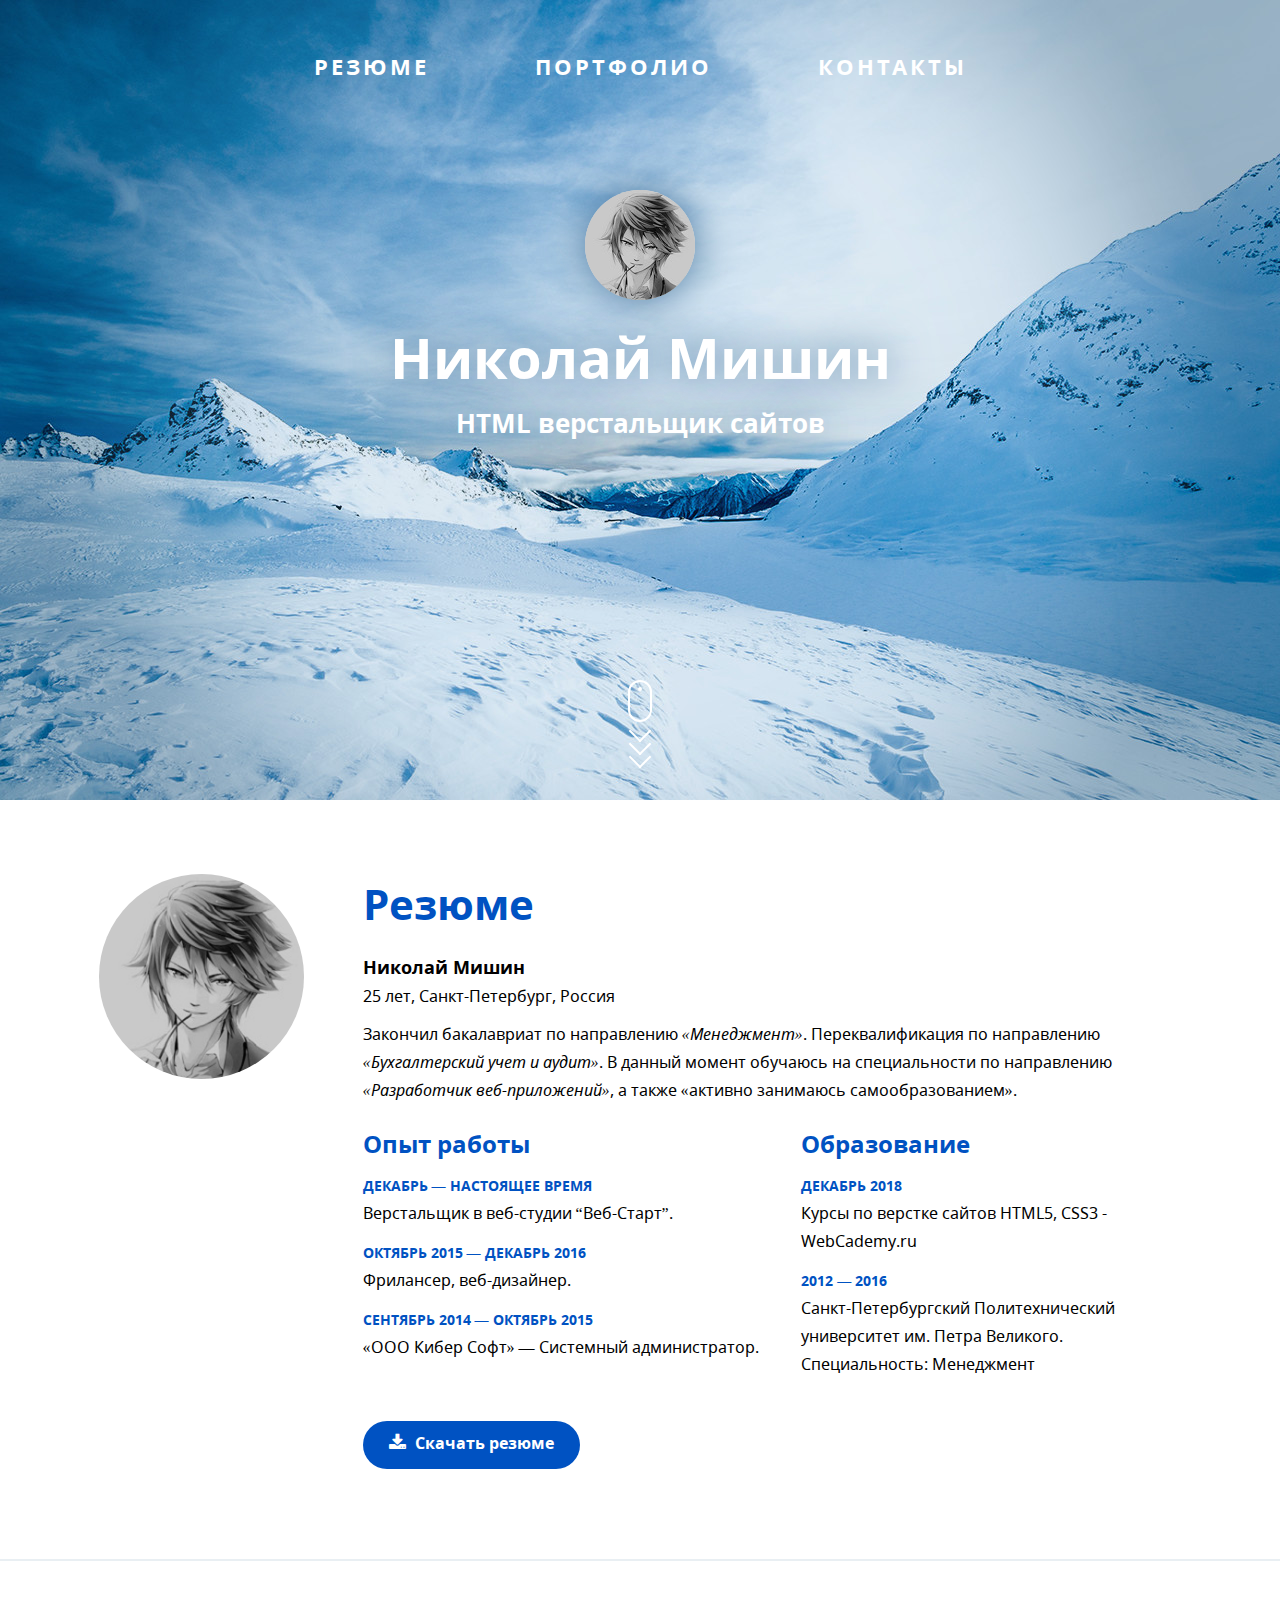
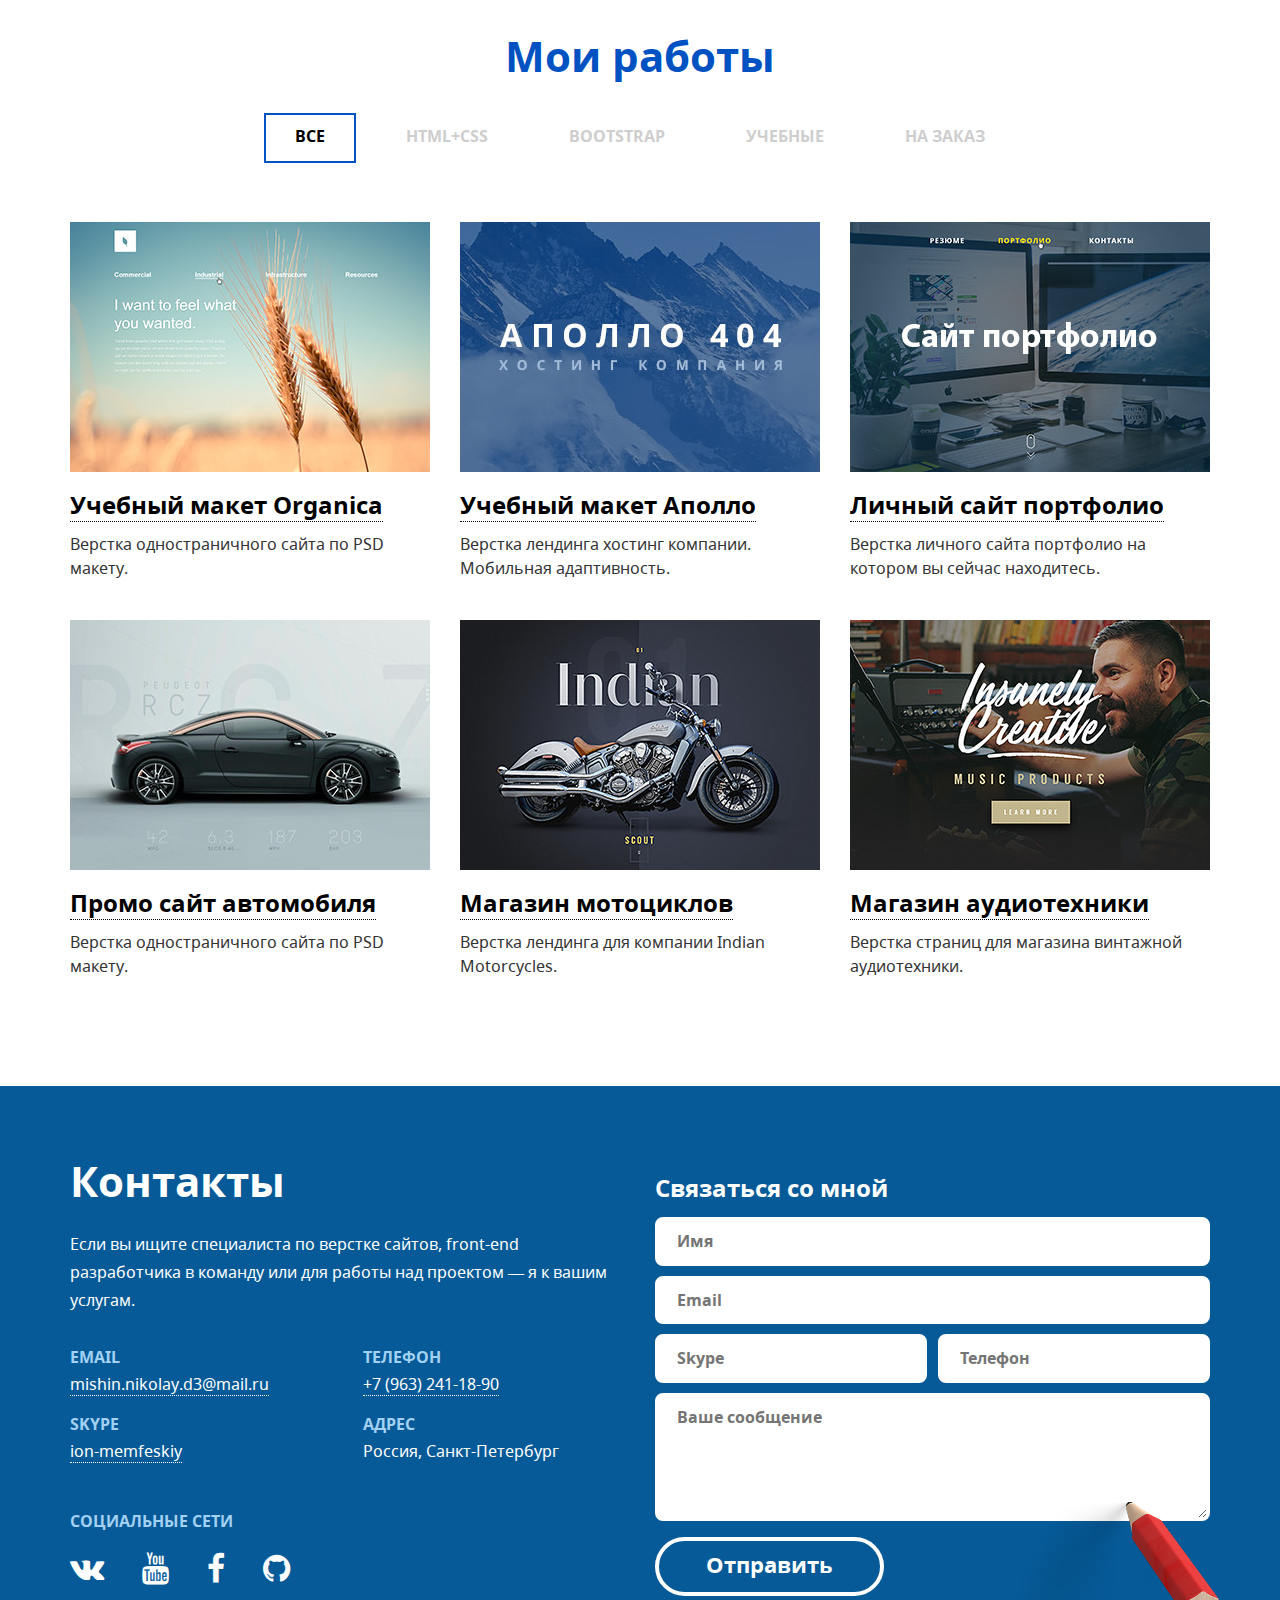
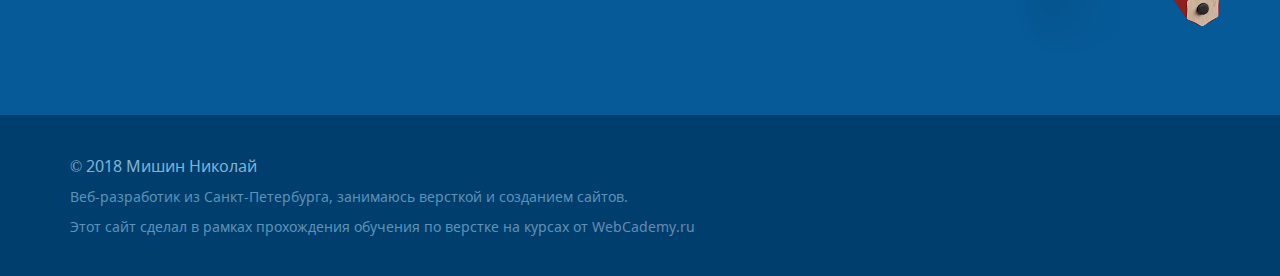
==== index.html @ 97cd01a9 "Create repo" ====
<!DOCTYPE html>

<html lang="ru">
	<head>
		<meta charset="UTF-8">
		<meta http-equiv="X-UA-Compatible" content="IE=edge" />
		<meta name="viewport" content="width=device-width, initial-scale=1.0" />

		<!-- Titles -->
		<title>Персональный сайт портфолио - Николай Мишин</title>

		<meta name="keywords" content="Ключевые слова...">
		<meta name="description" content="Описание страницы...">

		<!-- Fonts -->
		<link rel="stylesheet" type="text/css" href="fonts/noto-webfont/noto.css">
		<link rel="stylesheet" type="text/css" href="fonts/font-awesome/css/font-awesome.min.css">

		<!-- Vendor Styles -->
		<link rel="stylesheet" href="libs/bootstrap/css/bootstrap.min.css">
		<link rel="stylesheet" href="libs/fancybox/jquery.fancybox.css">

		<!-- User Styles -->
		<link rel="stylesheet" href="_.build/main.min.css">

		<!-- FavIcons -->
		<link rel="shortcut icon" href="img/favicons/favicon-48x48.ico"  type="image/x-icon" />
		<link rel="apple-touch-icon" href="img/favicons/apple-touch-icon.png">
		
		<!-- HTML5 shim and Respond.js for IE8 support of HTML5 elements and media queries -->
		<!-- WARNING: Respond.js doesn't work if you view the page via file:// -->
		<!--[if lt IE 9]>
			<script src="https://oss.maxcdn.com/html5shiv/3.7.3/html5shiv.min.js"></script>
			<script src="https://oss.maxcdn.com/respond/1.4.2/respond.min.js"></script>
		<![endif]-->
	</head>

	<body>
		<!--[if lt IE 8]>
			<p class="browserupgrade">Вы используете <strong>устаревшую</strong> версию браузера. Пожалуйста <a href="http://browsehappy.com/">обновите свой браузер</a>.</p>
		<![endif]-->

		<!-- Здесь пишем код -->

		<!-- Шапка -->
		<div class="header">
			<div class="header__inner">
				<nav class="navigation">
					<!-- Navigation icon -->
					<!-- <div class="navigation__toggle navigation__toggle--fixed">
						<i class="fa fa-bars" aria-hidden="true"></i>
					</div> -->
					<button id="navigation__button" class="cmn-toggle-switch cmn-toggle-switch__htx navigation__toggle--fixed">
						<span>toggle menu</span>
					</button>
					<!-- // Navigation icon -->

					<ul class="navigation__list">
						<li><a href="#resume">Резюме</a></li>
						<li><a href="#portfolio">Портфолио</a></li>
						<li><a href="#contacts">Контакты</a></li>			
					</ul>
				</nav>

				<div class="header__centered-content">
					<div class="user-photo user-photo--shadow">
						<img src="usercontent/img/profile-avatar-small.jpg" alt="Николай Мишин">
					</div>

					<h1 class="header__title">Николай Мишин</h1>
					<h2 class="header__subtitle">HTML верстальщик сайтов</h2>
				</div>

				<a id="mouse_scroll" class="mouse_scroll" href="#resume">
					<div class="mouse">
						<div class="wheel"></div>
					</div>

					<div>
						<span class="m_scroll_arrows unu"></span>
						<span class="m_scroll_arrows doi"></span>
						<span class="m_scroll_arrows trei"></span>
					</div>
				</a>
			</div>
		</div>
		<!-- // Шапка -->



		<!-- Резюме -->
		<div id="resume" class="section section--bottom-line section--bg-laptop">
			<div class="container">
				<div class="row">
					<!-- Фотография пользователя -->
					<div class="hidden-xs col-sm-2 col-lg-3">
						<div class="user-photo user-photo--big">
							<img src="usercontent/img/profile-avatar-big.jpg" alt="Николай Мишин">
						</div>
					</div>
					<!-- // Фотография пользователя -->
		
					<!-- Резюме пользователя -->
					<div class="col-sm-10 col-lg-9">
						<div class="heading">Резюме</div>
		
						<p><strong>Николай Мишин</strong><br>
						25 лет, Санкт-Петербург, Россия</p>
						<p>Закончил бакалавриат по направлению <i class="simbol">Менеджмент</i>. Переквалификация по направлению <i class="simbol">Бухгалтерский учет и аудит</i>. В данный момент обучаюсь на специальности по направлению <i class="simbol">Разработчик веб-приложений</i>, а также «активно занимаюсь самообразованием».</p>
		
						<!-- Опыт и Образование -->
						<div class="row">
							<!-- Опыт -->
							<div class="col-sm-6">
								<div class="heading heading--medium">
									Опыт работы
								</div>
		
								<ul class="definition-list">
									<li class="definition-list__item">
										<div class="definition-list__def">
											декабрь — настоящее время
										</div>

										<div class="definition-list__desc">
											<p>Верстальщик в веб-студии “Веб-Старт”.</p>
										</div>
									</li>

									<li class="definition-list__item">
										<div class="definition-list__def">
											октябрь 2015 — декабрь 2016
										</div>

										<div class="definition-list__desc">
											<p>Фрилансер, веб-дизайнер.</p>
										</div>
									</li>

									<li class="definition-list__item">
										<div class="definition-list__def">
											Сентябрь 2014 — Октябрь 2015
										</div>

										<div class="definition-list__desc">
											<p>«ООО Кибер Софт» — Системный администратор.</p>
										</div>
									</li>
								</ul>
							</div>
							<!-- // Опыт -->

							<!-- Образование -->
							<div class="col-sm-6">
								<div class="heading heading--medium">
									Образование
								</div>
		
								<ul class="definition-list">
									<li class="definition-list__item">
										<div class="definition-list__def">
											декабрь 2018
										</div>

										<div class="definition-list__desc">
											<p>Курсы по верстке сайтов HTML5, CSS3 - WebCademy.ru</p>
										</div>
									</li>

									<li class="definition-list__item">
										<div class="definition-list__def">
											2012 — 2016
										</div>

										<div class="definition-list__desc">
											<p>Санкт-Петербургский Политехнический университет им. Петра Великого.<br>
											Специальность: Менеджмент</p>
										</div>
									</li>
								</ul>
							</div>
							<!-- // Образование -->
						</div>
						<!-- // Опыт и Образование -->
		
						<a href="usercontent/pdf/Portfolio.pdf" target="_blank">
							<div class="button">
								<i class="fa fa-download" aria-hidden="true"></i>
								Скачать резюме</span>
							</div>
						</a>
					</div>
					<!-- // Резюме пользователя -->
				</div>
			</div>
		</div>
		<!-- Резюме -->



		<div class="line"></div>



		<!-- Портфолио -->
		<div id="portfolio" class="section section--padding-smaller section--bg-gear">
			<div class="container">
				<!-- Заголовок -->
				<div class="heading heading--center">Мои работы</div>
				<!-- // Заголовок -->
				
				<!-- 	

			1. Создать разметку с контейнером и элементами которые будем фильтровать

			2. Добавить контролы для фильтрации

			3. Добавить в css 
			#Container .mix{
			    display: none;
			}

			4. Добавить код в JS
			$('#Container').mixItUp();

			5. Подключить сам MixItUp
					
			-->
			
			
			<!-- Фильтр работ -->
			<div class="filter-block">
				<ul class="filter-block__block">
					<li class="filter-block__element">
						<span class="filter-block__button filter-block__button--active filter" data-filter="all">Все</span>
					</li>

					<li class="filter-block__element">
						<span class="filter-block__button filter" data-filter=".html-css">HTML+CSS</span>
					</li>

					<li class="filter-block__element">
						<span class="filter-block__button filter" data-filter=".bootstrap">Bootstrap</span>
					</li>

					<li class="filter-block__element">
						<span class="filter-block__button filter" data-filter=".tutorial">Учебные</span>
					</li>

					<li class="filter-block__element">
						<span class="filter-block__button filter" data-filter=".payed">На заказ</span>
					</li>
				</ul>
			</div>
			<!-- // Фильтр работ -->

			<!-- Блок - ряд с работами -->
			<div class="row" id="portfolio-projects">
				<!-- Работа в портфолио -->
				<div class="col-sm-4 mix html-css tutorial">
					<div class="portfolio-item">
						<div class="portfolio-item__image">
							<a href="usercontent/img/full/organic.png" class="fancybox portfolio-item__image__hover" rel="group" title="Учебный макет Organica">
								<i class="fa fa-search" aria-hidden="true"></i><br>
								<span>смотреть макет</span>
							</a>
							<img src="usercontent/img/project_organica.jpg" alt="Учебный макет Organica">
						</div>

						<div class="portfolio-item__title">
							<a href="usercontent/img/full-origin/organic.png" target="_blank">Учебный макет Organica</a>
						</div>

						<div class="portfolio-item__description">
							Верстка одностраничного сайта по PSD макету.
						</div>
					</div>
				</div>
				<!-- // Работа в портфолио -->

				<!-- Работа в портфолио -->
				<div class="col-sm-4 mix bootstrap tutorial">
					<div class="portfolio-item">
						<div class="portfolio-item__image">
							<a href="usercontent/img/full/apollo.png" class="fancybox portfolio-item__image__hover" rel="group" title="Учебный макет Аполло">
								<i class="fa fa-search" aria-hidden="true"></i><br>
								<span>смотреть макет</span>
							</a>
							<img src="usercontent/img/project_apollo.jpg" alt="Учебный макет Аполло">
						</div>

						<div class="portfolio-item__title">
							<a href="usercontent/img/full-origin/apollo.png" target="_blank">Учебный макет Аполло</a>
						</div>

						<div class="portfolio-item__description">
							Верстка лендинга хостинг компании. Мобильная адаптивность.
						</div>
					</div>
				</div>
				<!-- // Работа в портфолио -->

				<!-- Работа в портфолио -->
				<div class="col-sm-4 mix bootstrap tutorial">
					<div class="portfolio-item">
						<div class="portfolio-item__image">
							<a href="usercontent/img/full/portfolio.png" class="fancybox portfolio-item__image__hover" rel="group" title="Личный сайт портфолио">
								<i class="fa fa-search" aria-hidden="true"></i><br>
								<span>смотреть макет</span>
							</a>
							<img src="usercontent/img/project_portfolio.jpg" alt="Личный сайт портфолио">
						</div>

						<div class="portfolio-item__title">
							<a href="usercontent/img/full-origin/portfolio.png" target="_blank">Личный сайт портфолио</a>
						</div>

						<div class="portfolio-item__description">
							Верстка личного сайта портфолио на котором вы сейчас находитесь.
						</div>
					</div>
				</div>
				<!-- // Работа в портфолио -->

				<!-- Работа в портфолио -->
				<div class="col-sm-4 mix html-css payed">
					<div class="portfolio-item">
						<div class="portfolio-item__image">
							<a href="usercontent/img/full/car-concept.png" class="fancybox portfolio-item__image__hover" rel="group" title="Промо сайт автомобиля">
								<i class="fa fa-search" aria-hidden="true"></i><br>
								<span>смотреть макет</span>
							</a>
							<img src="usercontent/img/project_auto.jpg" alt="Промо сайт автомобиля">
						</div>

						<div class="portfolio-item__title">
							<a href="usercontent/img/full-origin/car-concept.png" target="_blank">Промо сайт автомобиля</a>
						</div>

						<div class="portfolio-item__description">
							Верстка одностраничного сайта по PSD макету.
						</div>
					</div>
				</div>
				<!-- // Работа в портфолио -->

				<!-- Работа в портфолио -->
				<div class="col-sm-4 mix bootstrap payed">
					<div class="portfolio-item">
						<div class="portfolio-item__image">
							<a href="usercontent/img/full/motorcycles.jpg" class="fancybox portfolio-item__image__hover" rel="group" title="Магазин мотоциклов">
								<i class="fa fa-search" aria-hidden="true"></i><br>
								<span>смотреть макет</span>
							</a>
							<img src="usercontent/img/project_moto.jpg" alt="Магазин мотоциклов">
						</div>

						<div class="portfolio-item__title">
							<a href="usercontent/img/full-origin/motorcycles.jpg" target="_blank">Магазин мотоциклов</a>
						</div>

						<div class="portfolio-item__description">
							Верстка лендинга для компании Indian Motorcycles.
						</div>
					</div>
				</div>
				<!-- // Работа в портфолио -->

				<!-- Работа в портфолио -->
				<div class="col-sm-4 mix html-css payed">
					<div class="portfolio-item">
						<div class="portfolio-item__image">
							<a href="usercontent/img/full/music.jpg" class="fancybox portfolio-item__image__hover" rel="group" title="Магазин аудиотехники">
								<i class="fa fa-search" aria-hidden="true"></i><br>
								<span>смотреть макет</span>
							</a>
							<img src="usercontent/img/project_music.jpg" alt="Магазин аудиотехники">
						</div>

						<div class="portfolio-item__title">
							<a href="usercontent/img/full-origin/music.jpg" target="_blank">Магазин аудиотехники</a>
						</div>

						<div class="portfolio-item__description">
							Верстка страниц для магазина винтажной аудиотехники.
						</div>
					</div>
				</div>
				<!-- // Работа в портфолио -->
			</div>
			<!-- // Блок - ряд с работами -->
			</div>
		</div>
		<!-- // Портфолио -->



		<!-- Контакты -->
		<div id="contacts" class="block-bg contacts section section--padding-smaller section--bg-cloud">
			<div class="container">
				<div class="row">
					<!-- Контакты - текст -->
					<div class="col-sm-6">
						<div class="heading heading--white">
							Контакты
						</div>

						<div class="contacts__description">
							<p>Если вы ищите специалиста по верстке сайтов, front-end разработчика в команду или для работы над проектом —  я к вашим услугам.</p>
						</div>

						<!-- Контактные данные -->
						<div class="row">
							<!-- Email Skype -->
							<div class="col-lg-6">
								<ul class="definition-list">
									<li class="definition-list__item">
										<div class="definition-list__def definition-list__def--light definition-list__def--bigger">
											Email
										</div>

										<div class="definition-list__desc">
											<p><a href="mailto:mishin.nikolay.d3@mail.ru">mishin.nikolay.d3@mail.ru</a></p>
										</div>
									</li>

									<li class="definition-list__item">
										<div class="definition-list__def definition-list__def--light definition-list__def--bigger">
											Skype
										</div>

										<div class="definition-list__desc">
											<p><a href="skype:ion-memfeskiy?chat">ion-memfeskiy</a></p>
										</div>
									</li>
								</ul>
							</div>
							<!-- // Email Skype -->

							<!-- Телефон Адрес -->
							<div class="col-lg-6">
								<ul class="definition-list">
									<li class="definition-list__item">
										<div class="definition-list__def definition-list__def--light definition-list__def--bigger">
											Телефон
										</div>

										<div class="definition-list__desc">
											<p><a href="tel:+79632411890">+7 (963) 241-18-90</a></p>
										</div>
									</li>

									<li class="definition-list__item">
										<div class="definition-list__def definition-list__def--light definition-list__def--bigger">
											Адрес
										</div>

										<div class="definition-list__desc">
											<p>Россия, Санкт-Петербург</p>
										</div>
									</li>
								</ul>	
							</div>
							<!-- // Телефон Адрес -->
						</div>
						<!-- // Контактные данные -->

						<!-- Социальные сети -->
						<ul class="definition-list">
							<li class="definition-list__item">
								<div class="definition-list__def definition-list__def--light definition-list__def--bigger">
									Социальные сети
								</div>

								<div class="definition-list__desc">
									<div class="social-icons">
	<a href="https://vk.com/mishin_nikolay" target="_blank" class="fa fa-vk" aria-hidden="true"></a>
	<!-- <a href="#" target="_blank" class="fa fa-twitter" aria-hidden="true"></a> -->
	<a href="https://www.youtube.com/channel/UCEfuQ6kQhUBG2j-4qtJZ1aw" target="_blank" class="fa fa-youtube" aria-hidden="true"></a>
	<!-- <a href="#" target="_blank" class="fa fa-instagram" aria-hidden="true"></a> -->
	<a href="https://www.facebook.com/profile.php?id=100008023148202" target="_blank" class="fa fa-facebook" aria-hidden="true"></a>
	<a href="https://github.com/Nikolay-Mishin" target="_blank" class="fa fa-github" aria-hidden="true"></a>
									</div>
								</div>
							</li>
						</ul>
						<!-- // Социальные сети -->
					</div>
					<!-- // Контакты - текст -->

					<!-- Контакты - Форма -->
					<div class="col-sm-6">
						<div class="heading heading--medium heading--padding-top heading--white">Связаться со мной</div>

						<form id="contact-form" class="contact-form">
							<!-- Hidden Required Fields -->
							<input type="hidden" name="project_name" value="Мой персональный сайт">
							<input type="hidden" name="admin_email" value="mishin.nikolay.d3@yandex.ru">
							<input type="hidden" name="form_subject" value="Сообщение с сайта">
							<!-- В value указать email с доменом сайта, на котором установлен данный скрипт -->
							<input type="hidden" name="form_from" value="admin@a0258246.xsph.ru">
							<!-- END Hidden Required Fields -->

							<input type="text" class="contact-form__input" name="name" placeholder="Имя">

							<input type="text" class="contact-form__input" name="email" placeholder="Email">

							<div class="clearfix">
								<input type="text" class="contact-form__input contact-form__input--half-width" name="skype" placeholder="Skype">

								<input type="text" class="contact-form__input contact-form__input--half-width" name="phone" placeholder="Телефон">
							</div>
							
							<div class="contact-form__bg-pencil">
								<textarea class="contact-form__textarea" name="message" placeholder="Ваше сообщение"></textarea>
							</div>

							<input type="submit" class="contact-form__submit" name="contact-form__submit" value="Отправить">
						</form>

						<div id="answer"></div>
					</div>
					<!-- // Контакты - Форма -->
				</div>
			</div>
		</div>
		<!-- // Контакты -->



		<!-- Копирайт -->
		<div class="copyright">
			<div class="container">
				<p class="copyright__label">© 2018 Мишин Николай</p>
				<p>Веб-разработик из Санкт-Петербурга, занимаюсь версткой и созданием сайтов.</p>
				<p>Этот сайт сделал в рамках прохождения обучения по верстке на курсах от <a href="http://webcademy.ru/" target="_blank">WebCademy.ru</a> </p>
			</div>
		</div>
		<!-- // Копирайт -->



		<!-- Vendors scripts -->
		<script src="libs/jquery/jquery-1.11.2.min.js"></script>
		<script src="libs/bootstrap/js/bootstrap.min.js"></script>
		<script src="libs/pagescroll2id/jquery.malihu.PageScroll2id.js"></script>
		<script type="text/javascript" src="libs/mixitup2/jquery.mixitup.min.js"></script>
		<script src="libs/fancybox/jquery.fancybox.pack.js"></script>
		<script src="libs/jquery/jquery.mousewheel-3.0.6.pack.js"></script>
		<script src="libs/jquery.validate/jquery.validate.js"></script>

		<!-- User script -->
		<script src="_.build/main.min.js"></script>
	</body>
</html>
---- fonts/noto-webfont/noto.css ----
@font-face {
    font-family: 'Noto Sans';
    src: local('Noto Sans'), local('NotoSans'), url('notosans.woff2') format('woff2'), url('notosans.woff') format('woff'), url('notosans.ttf') format('truetype');
    font-weight: 400;
    font-style: normal;
}
@font-face {
    font-family: 'Noto Sans';
    src: local('Noto Sans Italic'), local('NotoSans-Italic'), url('notosansitalic.woff2') format('woff2'), url('notosansitalic.woff') format('woff'), url('notosansitalic.ttf') format('truetype');
    font-weight: 400;
    font-style: italic;
}
@font-face {
    font-family: 'Noto Sans';
    src: local('Noto Sans Bold'), local('NotoSans-Bold'), url('notosansbold.woff2') format('woff2'), url('notosansbold.woff') format('woff'), url('notosansbold.ttf') format('truetype');
    font-weight: 700;
    font-style: normal;
}
@font-face {
    font-family: 'Noto Sans';
    src: local('Noto Sans Bold Italic'), local('NotoSans-BoldItalic'), url('notosansbolditalic.woff2') format('woff2'), url('notosansbolditalic.woff') format('woff'), url('notosansbolditalic.ttf') format('truetype');
    font-weight: 700;
    font-style: italic;
}
---- _.build/main.min.css ----
.clear,.clearfix:after{clear:both}.block,p{color:#000}.navigation a,.portfolio-item__title a{-webkit-transition:color .5s ease-out 0s;-o-transition:color .5s ease-out 0s;text-decoration:none}.definition-list__def,.filter-block,.navigation{text-transform:uppercase;font-weight:700}#portfolio-projects,.block,.filter-block__block,.heading--center{text-align:center}.block,.button,.definition-list__def,.filter-block,.heading,.navigation{font-weight:700}.button a,.contacts a,.contacts a:hover,.navigation a,.portfolio-item__title a,.social-icons a{text-decoration:none}.cmn-toggle-switch:focus,a.mouse_scroll:active,a.mouse_scroll:focus{outline:0}._clear-fix::after,._clear-fix::before{content:'';display:table;clear:both}.simbol::before{content:'\00AB'}.simbol::after{content:'\00BB'}._adaptive_img{max-width:100%;height:auto}._adaptive_img img{width:100%;height:auto}._adaptive_img_h{max-width:auto;height:100%}._adaptive_img_h img{width:auto;height:100%}._rel{position:relative}._abs{position:absolute}._left{left:0}._center,._center_x{left:50%;margin-right:-50%}._right{right:0}._top{top:0}._bottom{bottom:0}._center{top:50%;-webkit-transform:translate(-50%,-50%);-ms-transform:translate(-50%,-50%);transform:translate(-50%,-50%)}._center_x{-webkit-transform:translate(-50%,0);-ms-transform:translate(-50%,0);transform:translate(-50%,0)}._center_y{top:50%;-webkit-transform:translate(0,-50%);-ms-transform:translate(0,-50%);transform:translate(0,-50%)}*,:after,:before{-webkit-box-sizing:border-box;box-sizing:border-box}img{max-width:100%;height:auto}input[type=submit]{cursor:pointer}hr{display:block;height:1px;border:0;border-top:1px solid #ccc;margin:1em 0;padding:0}textarea{resize:vertical}.clearfix:after,.clearfix:before{content:" ";display:table}.clear{height:0;width:0;visibility:hidden}.browserupgrade{margin:.2em 0;background:#ccc;color:#000;padding:.2em 0}:active,:focus,:hover,input,select,textarea{outline:0;outline-offset:0;border:none}body,html{height:100%;min-width:320px}html{font-size:10px;line-height:1.4}body{font-size:1.6rem;font-family:'Noto Sans'}p{font-size:14px;line-height:22px}p strong{font-size:18px}@media (min-width:768px){p{font-size:16px;line-height:28px}.navigation{position:absolute}}.block{background:#FFDB4C;padding:20px;font-size:32px;margin-top:30px;margin-bottom:30px}.block-bg{background-color:#065A97;padding:30px 0}.line{border-top:1px solid #e9eff3}.navigation{font-size:22px;top:51px;left:0;right:0}.navigation .navigation__toggle{display:block;font-size:38px;position:absolute;top:23px;right:16px;cursor:pointer;z-index:2}.navigation .navigation__toggle--fixed{position:fixed}.navigation ul.navigation__list{margin:0;padding:0;list-style-type:none;text-align:center;display:none;z-index:1;position:fixed;top:0;bottom:0;left:0;right:0;background-color:rgba(11,81,136,.95)}@media (min-width:768px){.navigation .navigation__toggle{display:none}.navigation ul.navigation__list{display:block;position:absolute;top:60}}.navigation ul.navigation__list--open{display:-webkit-box;display:-ms-flexbox;display:flex;-webkit-box-pack:center;-ms-flex-pack:center;justify-content:center;-webkit-box-align:center;-ms-flex-align:center;align-items:center;-webkit-box-orient:vertical;-webkit-box-direction:normal;-ms-flex-direction:column;flex-direction:column}.navigation ul.navigation__list li{margin:0 auto 40px;padding:0;display:block}@media (min-width:768px){.navigation ul.navigation__list li{margin:0 100px 0 0;padding:0;display:inline-block}.navigation ul.navigation__list li:last-child{margin-right:0}}.navigation a{color:#FFF;letter-spacing:3px;transition:color .5s ease-out 0s}.navigation a:active,.navigation a:focus,.navigation a:hover{color:#ffe400}.user-photo{overflow:hidden;height:110px;width:110px;margin-left:auto;margin-right:auto;margin-bottom:27px;border-radius:80px;background-image:url(../img/placeholders/user-avatar-placeholder-small.jpg);background-repeat:no-repeat;background-position:center;background-size:cover}.user-photo--big{max-width:100%;height:auto;border-radius:110px;background-image:url(../img/placeholders/user-avatar-placeholder-big.jpg)}@media (min-width:1200px){.user-photo--big{width:205px;height:205px}}.user-photo--shadow{-webkit-box-shadow:0 0 40px 0 #48779f;box-shadow:0 0 40px 0 #48779f}a.mouse_scroll{display:block;margin:0 auto 0 -12px;width:24px;height:100px;position:absolute;bottom:2rem;left:50%;-webkit-animation-delay:1.2s;animation-delay:1.2s;cursor:pointer}@media screen and (max-width:768px){a.mouse_scroll{bottom:2rem;height:50px}}.m_scroll_arrows{display:block;-ms-transform:rotate(45deg);-webkit-transform:rotate(45deg);transform:rotate(45deg);border-right:2px solid #fff;border-bottom:2px solid #fff;margin:0 0 3px 4px;width:16px;height:16px}.unu{margin-top:1px;-webkit-animation-delay:.1s;-moz-animation-delay:.1s;-webkit-animation-direction:alternate}.doi,.trei{-webkit-animation-direction:alternate;margin-top:-6px}.doi,.trei,.unu{-webkit-animation:mouse-scroll 1s infinite;-moz-animation:mouse-scroll 1s infinite}.doi{-webkit-animation-delay:.2s;-moz-animation-delay:.2s}.trei{-webkit-animation-delay:.3s;-moz-animation-delay:.3s}.mouse{height:42px;width:24px;border-radius:14px;-webkit-transform:none;-ms-transform:none;transform:none;border:2px solid #fff;top:170px;display:none}.wheel{display:block;margin:5px auto;background:#fff;position:relative;height:4px;width:4px;border:2px solid #fff;border-radius:8px;-webkit-animation:mouse-wheel .6s linear infinite;-moz-animation:mouse-wheel .6s linear infinite}.portfolio-item__image,.section--bg-cloud,.section--bg-gear,.section--bg-laptop{background-repeat:no-repeat}@-webkit-keyframes mouse-wheel{0%{opacity:1;-webkit-transform:translateY(0);-ms-transform:translateY(0);transform:translateY(0)}100%{opacity:0;-webkit-transform:translateY(6px);-ms-transform:translateY(6px);transform:translateY(6px)}}@-webkit-keyframes mouse-scroll{0%{opacity:0}50%{opacity:.5}100%{opacity:1}}@keyframes mouse-scroll{0%{opacity:0}50%{opacity:.5}100%{opacity:1}}.section{padding-top:35px;padding-bottom:40px}@media (min-width:768px){.mouse{display:block}.section{padding-top:50px;padding-bottom:60px}}@media (min-width:1200px){.section{padding-top:74px;padding-bottom:90px}}.section--padding-smaller{padding-top:30px;padding-bottom:35px}@media (min-width:768px){.section--padding-smaller{padding-top:50px;padding-bottom:60px}}@media (min-width:1200px){.section--padding-smaller{padding-top:65px;padding-bottom:67px}}.section--bottom-line{border-bottom:1px solid #e9eff3}.section--bg-laptop{background-position:right 70%}.section--bg-gear{background-position:left 55%}.section--bg-cloud{background-position:right 70%}@media (min-width:1500px){.section--bg-laptop{background-image:url(../img/bg/laptop.png)}.section--bg-gear{background-image:url(../img/bg/gear.png)}.section--bg-cloud{background-image:url(../img/bg/cloud.png)}}.heading{font-size:32px;color:#0052c2;margin:0 0 9px}@media (min-width:768px){.heading{font-size:42px;margin:0 0 19px}}.heading--medium{font-size:24px;line-height:28px;margin:16px 0 15px}.heading--white{color:#FFF}.heading--padding-top{padding-top:7px}.definition-list{margin:0 0 43px;padding:0;list-style-type:none}.definition-list__item{margin:0 0 13px;padding:0}.definition-list__def{font-size:14px;line-height:26px;color:#0052c2}.definition-list__def--bigger{font-size:16px}.definition-list__def--light{color:#a2d1f4}.definition-list__desc{font-size:14px;line-height:26px}@media (min-width:768px){.definition-list__desc{font-size:16px}}.button{display:inline-block;font-size:16px;color:#fff;padding:11px 26px 14px;background-color:#0052c2;border-radius:60px;cursor:pointer;-webkit-transition:color .5s ease-in,opacity .5s ease-in;-o-transition:color .5s ease-in,opacity .5s ease-in;transition:color .5s ease-in,opacity .5s ease-in}.button:focus,.button:hover{opacity:.75;-webkit-box-shadow:0 3px 25px 0 #252525;box-shadow:0 3px 25px 0 #252525;color:#252525}.button:active{color:#ffe400;border:2px solid #252525}.button .fa{font-size:18px;margin-right:5px}.filter-block{font-size:16px;padding-top:19px;margin-bottom:20px}@media (min-width:768px){.filter-block{padding-top:8px;margin-bottom:50px}}.filter-block__block{margin:0;padding:0;list-style-type:none}.filter-block__element{margin:0 0 9px;padding:0;display:block}.filter-block__element:last-child{margin-bottom:0}@media (min-width:768px){.filter-block__element{margin-right:0;display:inline-block}#portfolio-projects{text-align:left}}@media (min-width:1200px){.filter-block__element{margin-right:15px}.filter-block__element:last-child{margin-right:0}}.filter-block__button{display:inline-block;color:#CECECE;cursor:pointer;padding:12px 31px 15px;-webkit-transition:color 1s ease-out 0s;-o-transition:color 1s ease-out 0s;transition:color 1s ease-out 0s}.filter-block__button:hover{color:#000}.filter-block__button--active,.filter-block__button:active,.filter-block__button:focus{padding:10px 29px 13px;color:#000;border:2px solid #0052c2}#portfolio-projects .mix{display:none}.portfolio-item{margin-left:auto;margin-right:auto;margin-bottom:40px;max-width:360px}.portfolio-item__image{position:relative;display:block;overflow:hidden;margin-bottom:15px;background-image:url(../img/placeholders/project_placeholder.jpg);background-position:center;background-size:cover;min-height:190px}@media (min-width:768px){.portfolio-item__image{min-height:150px;height:150px}}@media (min-width:992px){.portfolio-item__image{height:200px}}@media (min-width:1200px){.portfolio-item__image{margin-bottom:16px;height:250px}}.portfolio-item__image__hover{display:block;position:absolute;top:100%;bottom:0;left:0;right:0;padding-top:60px;text-align:center;font-size:26px;color:#FFF;background-color:rgba(0,82,194,.9);-webkit-transition:top .5s ease-out;-o-transition:top .5s ease-out;transition:top .5s ease-out}.portfolio-item__image__hover:hover{color:#FFF}.portfolio-item__image__hover .fa{font-size:64px;margin-bottom:15px;position:absolute;top:50%;left:50%;-webkit-transform:translate(-50%,-50%);-ms-transform:translate(-50%,-50%);transform:translate(-50%,-50%)}@media (min-width:768px){.portfolio-item__image__hover .fa{font-size:50px}}.portfolio-item__image__hover span{display:none}@media (min-width:1200px){.portfolio-item__image__hover .fa{font-size:64px;position:static;-webkit-transform:translate(0,0);-ms-transform:translate(0,0);transform:translate(0,0)}.portfolio-item__image__hover span{display:inline-block}.portfolio-item__title a{border-bottom:1px dotted #000}.portfolio-item__title a:active,.portfolio-item__title a:focus,.portfolio-item__title a:hover{border-bottom:1px dotted #0052c2}}.portfolio-item__image:hover .portfolio-item__image__hover{display:block;top:0}.portfolio-item__title{font-size:20px;font-weight:700;margin-bottom:10px}@media (min-width:992px){.portfolio-item__title{font-size:24px}}.portfolio-item__title a{color:#000;transition:color .5s ease-out 0s}.portfolio-item__title a:active,.portfolio-item__title a:focus,.portfolio-item__title a:hover{color:#0052c2;text-decoration:none}.portfolio-item__description{font-size:14px;line-height:1.42}@media (min-width:992px){.portfolio-item__description{font-size:16px;line-height:1.5}}.social-icons{font-size:32px;padding-top:19px}.social-icons a{border-bottom:none!important}.social-icons .fa{margin-right:30px;margin-bottom:20px;-webkit-transition:color .5s ease-out 0s;-o-transition:color .5s ease-out 0s;transition:color .5s ease-out 0s}.contact-form__input,.contact-form__textarea{color:#00599A;font-size:16px;margin-bottom:10px;padding:10px 19px;background-color:#FFF;font-weight:700}.social-icons .fa:last-child{margin-right:0}.contact-form__input{width:100%;border-radius:8px;border:3px solid #fff;-webkit-transition:border-color .3s ease-in;-o-transition:border-color .3s ease-in;transition:border-color .3s ease-in}.contact-form__input:active,.contact-form__input:focus,.contact-form__input:hover{border:3px solid #a2d1f4}.contact-form__input--half-width{float:left;width:49%;margin-right:2%}.contact-form__input--half-width:last-of-type{margin-right:0}.contact-form__textarea{width:100%;height:128px;border-radius:8px;border:3px solid #fff;-webkit-transition:border-color .3s ease-in;-o-transition:border-color .3s ease-in;transition:border-color .3s ease-in}.contact-form__textarea:active,.contact-form__textarea:focus,.contact-form__textarea:hover{border:3px solid #a2d1f4}@media (min-width:1200px){.contact-form__bg-pencil{position:relative}.contact-form__bg-pencil:after{position:absolute;left:65%;top:75%;display:block;width:203px;height:153px;content:"";background-image:url(../img/bg/pencil.png);background-repeat:no-repeat;background-position:left top}}.contact-form__submit{width:100%;font-size:18px;font-weight:700;padding:8px 47px 12px;text-align:center;color:#FFF;border:4px solid #fff;border-radius:80px;background-color:transparent;-webkit-transition:all .3s ease-in;-o-transition:all .3s ease-in;transition:all .3s ease-in}.contact-form__success,label.error{border-radius:8px;padding:5px 15px 8px;margin-bottom:15px;font-weight:700}.contact-form__submit:focus,.contact-form__submit:hover{color:#065A97;background-color:#fff;border-color:#fff;-webkit-box-shadow:0 3px 25px 0 #000;box-shadow:0 3px 25px 0 #000}.contact-form__submit:active{color:#ffe400;border-color:#ffe400;background-color:transparent;-webkit-box-shadow:none;box-shadow:none}@media (min-width:768px){.contact-form__submit{font-size:20px;display:inline-block;width:auto}}@media (min-width:1200px){.contact-form__submit{font-size:22px}}label.error{background-color:#c62828;position:relative;display:block;color:#fff;margin-top:2px}label.error:after{content:"";position:absolute;bottom:100%;left:40px;margin-left:-12px;width:0;height:0;border-bottom:12px solid #c62828;border-right:12px solid transparent;border-left:12px solid transparent}#message-error{margin-top:-4px}.contact-form__success{background-color:#FFF;position:relative;display:block;color:#4CAF50;margin-top:2px;font-size:20px}.contacts,.contacts p,.header{color:#FFF}.cmn-toggle-switch{font-size:0;position:absolute;z-index:5;top:23px;right:16px;display:block;overflow:hidden;width:50px;height:45px;margin:0;padding:0;cursor:pointer;-webkit-transition:background .3s;-o-transition:background .3s;transition:background .3s;text-indent:-9999px;border:none;border-radius:none;-webkit-box-shadow:none;box-shadow:none;-webkit-appearance:none;-moz-appearance:none;appearance:none}@media (min-width:768px){.cmn-toggle-switch{display:none}}.cmn-toggle-switch span{display:block;position:absolute;top:20px;left:5px;right:5px;height:5px;background:#3c9df8}.cmn-toggle-switch span::after,.cmn-toggle-switch span::before{position:absolute;display:block;left:0;width:100%;height:5px;background-color:#3c9df8;content:""}.cmn-toggle-switch__htx,.cmn-toggle-switch__htx.active span{background:0 0}.cmn-toggle-switch span::before{top:-12px}.cmn-toggle-switch span::after{bottom:-12px}.cmn-toggle-switch__htx span{-webkit-transition:background 0 .3s;-o-transition:background 0 .3s;transition:background 0 .3s}.cmn-toggle-switch__htx span::after,.cmn-toggle-switch__htx span::before{-webkit-transition-duration:.3s,.3s;-o-transition-duration:.3s,.3s;transition-duration:.3s,.3s;-webkit-transition-delay:.3s,0;-o-transition-delay:.3s,0;transition-delay:.3s,0}.cmn-toggle-switch__htx span::before{-webkit-transition-property:top,-webkit-transform;-o-transition-property:top,transform;transition-property:top,transform;transition-property:top,transform,-webkit-transform}.cmn-toggle-switch__htx span::after{-webkit-transition-property:bottom,-webkit-transform;-o-transition-property:bottom,transform;transition-property:bottom,transform;transition-property:bottom,transform,-webkit-transform}.cmn-toggle-switch__htx.active{position:fixed}.cmn-toggle-switch__htx.active span::before{top:0;-webkit-transform:rotate(45deg);-ms-transform:rotate(45deg);transform:rotate(45deg)}.cmn-toggle-switch__htx.active span::after{bottom:0;-webkit-transform:rotate(-45deg);-ms-transform:rotate(-45deg);transform:rotate(-45deg)}.cmn-toggle-switch__htx.active span::after,.cmn-toggle-switch__htx.active span::before{-webkit-transition-delay:0,.3s;-o-transition-delay:0,.3s;transition-delay:0,.3s}.header{position:relative;display:table;width:100%;height:390px;background-color:#1D6DAC;background-image:url(../img/bg/bg-10.jpg);background-repeat:no-repeat;background-position:center;background-size:cover}.header__inner{display:table-cell;text-align:center;vertical-align:middle;padding-top:51px;padding-bottom:60px}.header__centered-content{display:inline-block;margin-top:-60px}@media (min-width:768px){.header{height:560px}.header__centered-content{margin-top:0}}@media (min-width:1200px){.header{height:800px}.header__centered-content{margin-top:-162px}}.header__title{font-size:26px;font-weight:700;margin:0 0 20px;text-shadow:0 0 40px #48779f}@media (min-width:768px){.header__title{font-size:42px}}@media (min-width:1200px){.header__title{font-size:56px}}.header__subtitle{font-size:18px;font-weight:700;margin:0;text-shadow:0 0 40px #48779f}@media (min-width:768px){.header__subtitle{font-size:20px}}@media (min-width:1200px){.header__subtitle{font-size:26px}}.contacts{background-color:#065A97}.contacts a{color:#FFF;border-bottom:1px dotted #fff}.contacts a:hover{color:#ffe400;border-bottom:1px dotted #ffe400}.copyright,.copyright p{color:#5E92B9;font-size:14px;line-height:1.4}.contacts__description{margin-bottom:30px}.copyright{background-color:#003f6d;padding-top:40px;padding-bottom:40px}.copyright p{margin:0 0 10px}.copyright p.copyright__label{color:#82b3d7;font-size:16px}.copyright p:last-child{margin-bottom:0}.copyright a{color:#688ab3;-webkit-transition:color 1s ease-out 0s;-o-transition:color 1s ease-out 0s;transition:color 1s ease-out 0s}.copyright a:hover{color:#fff}
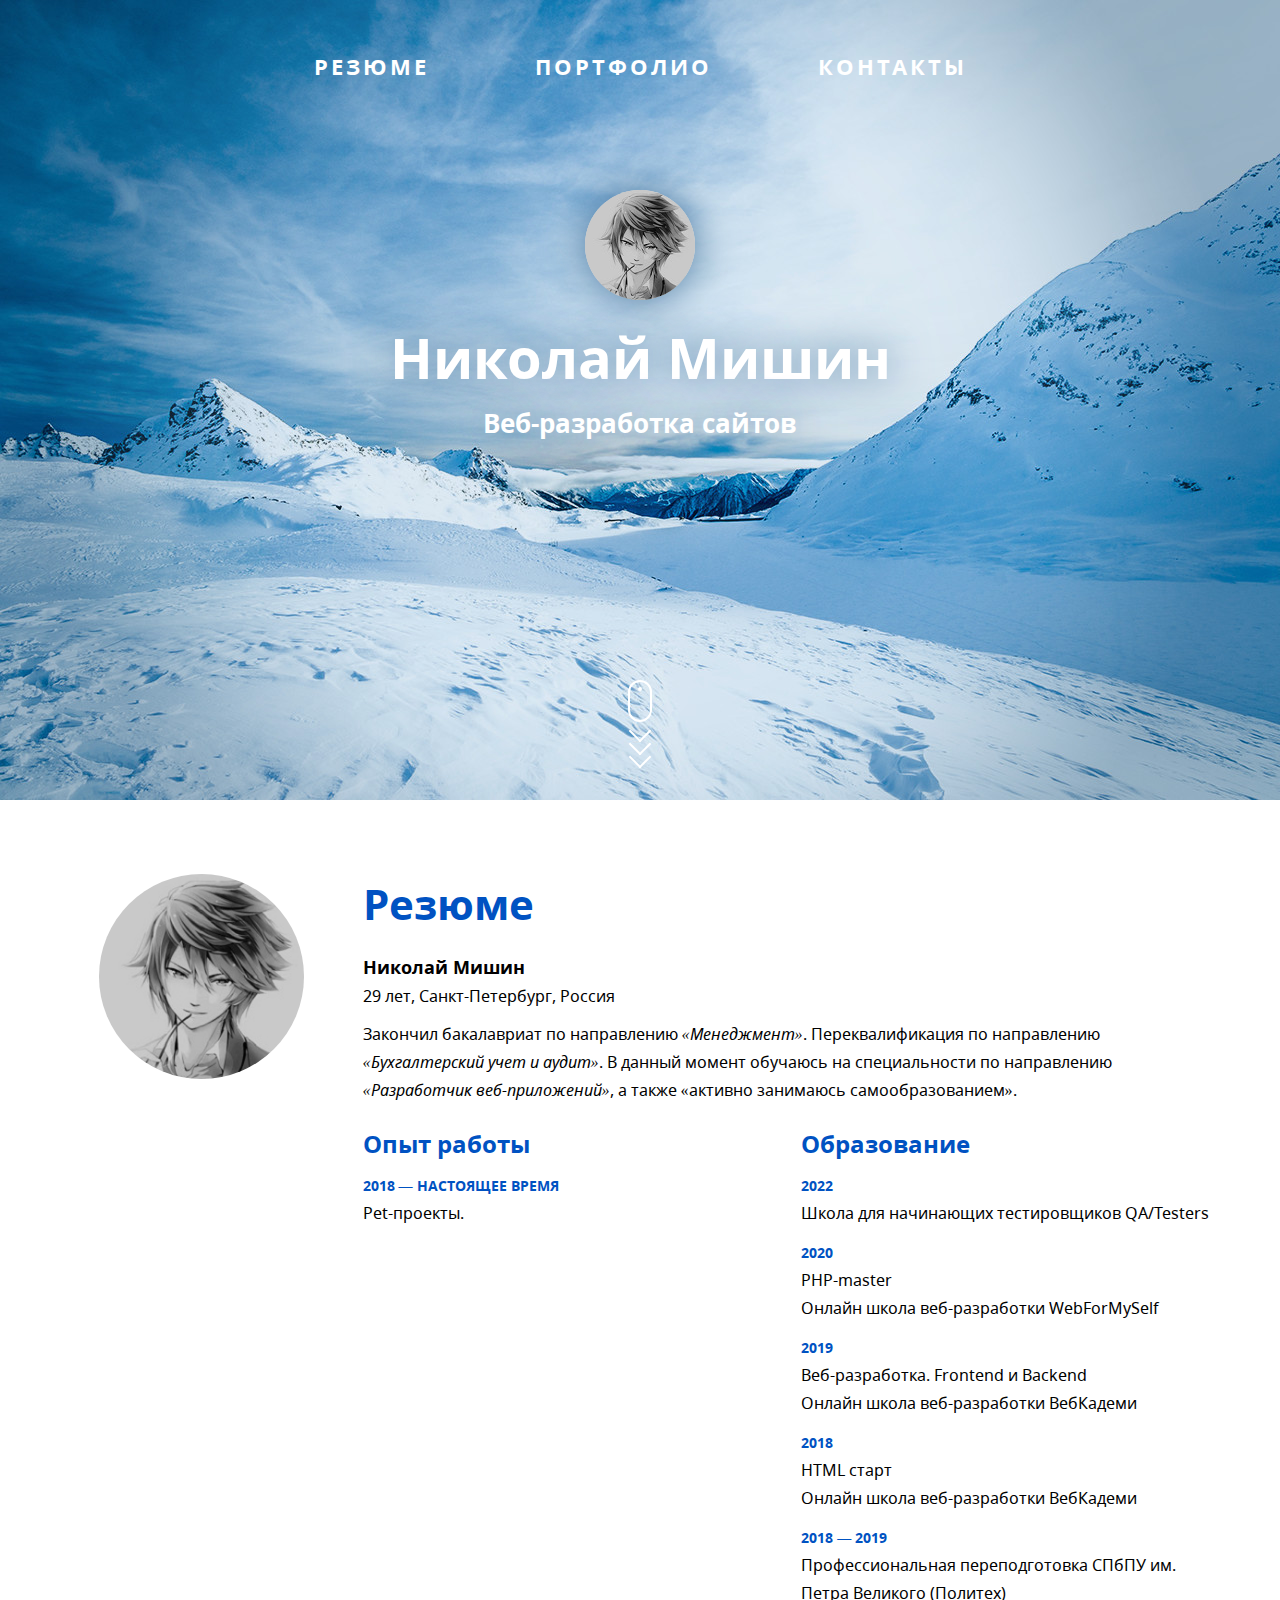
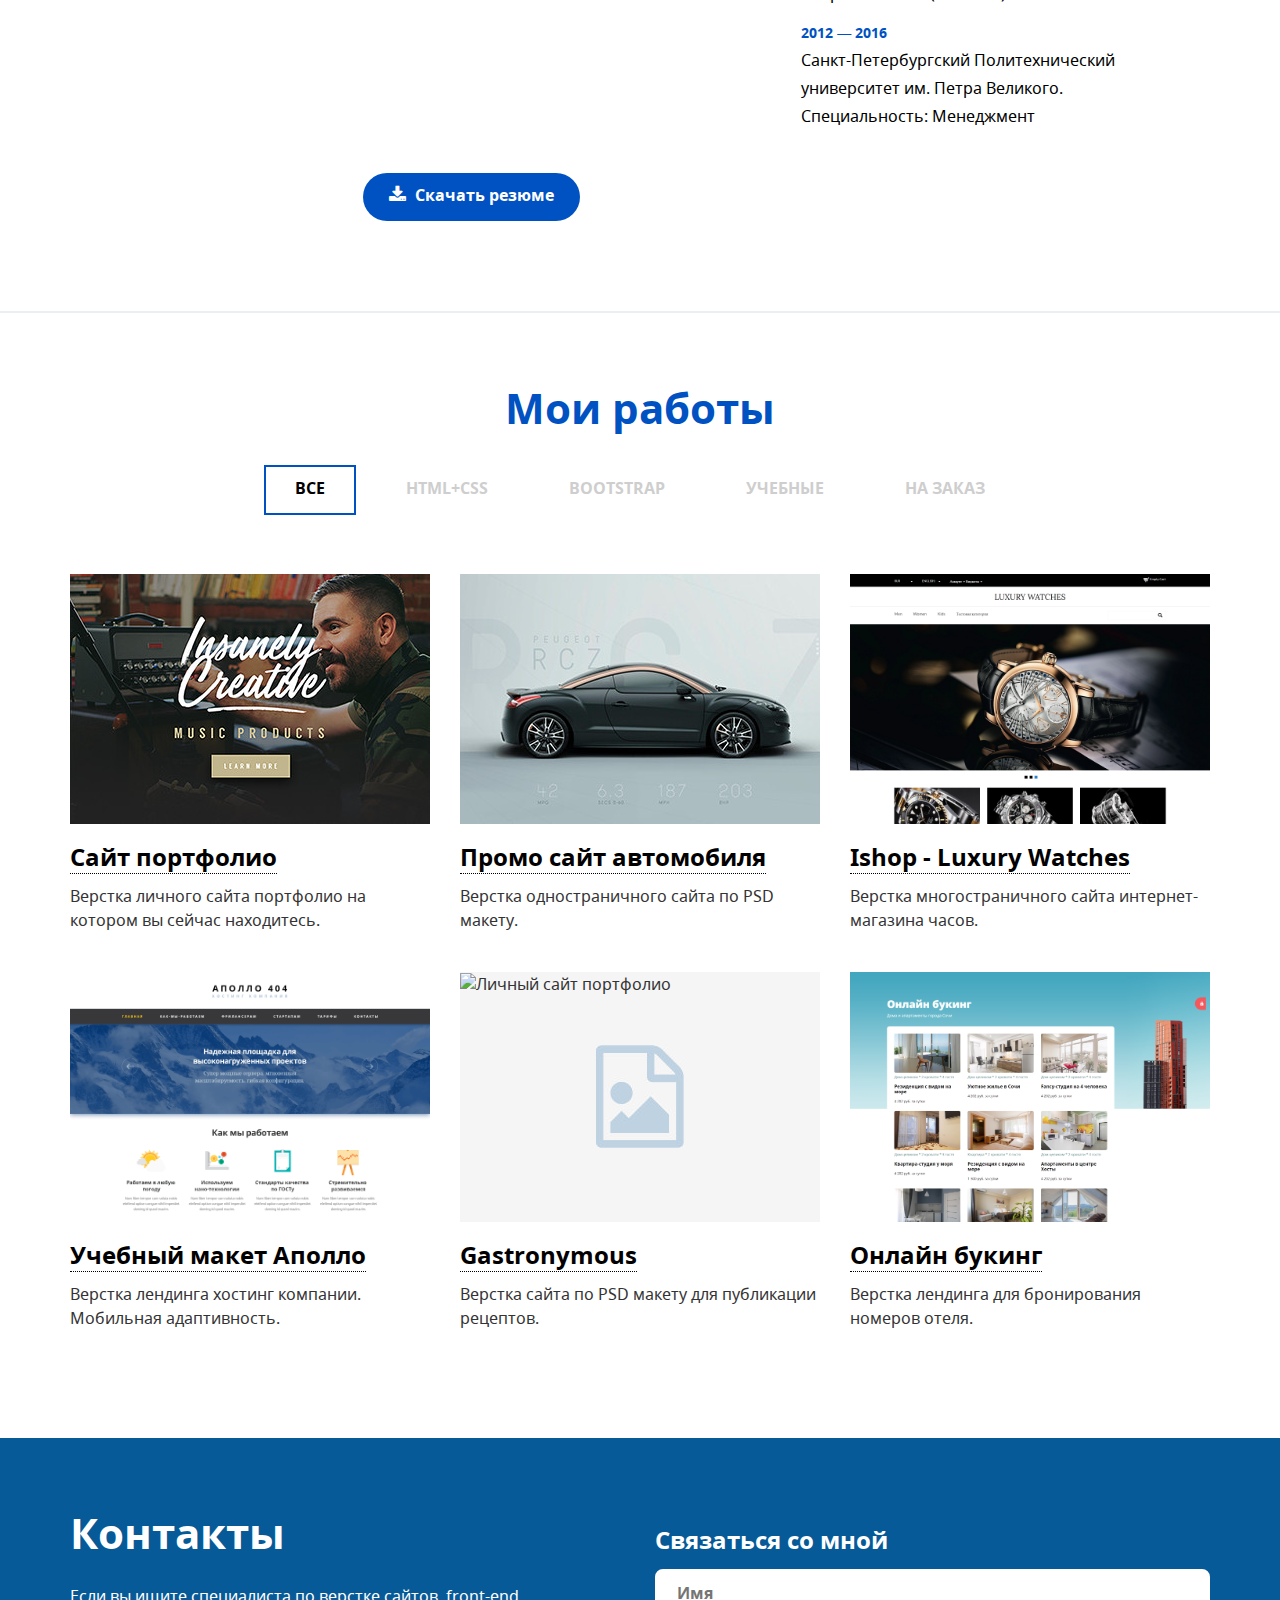
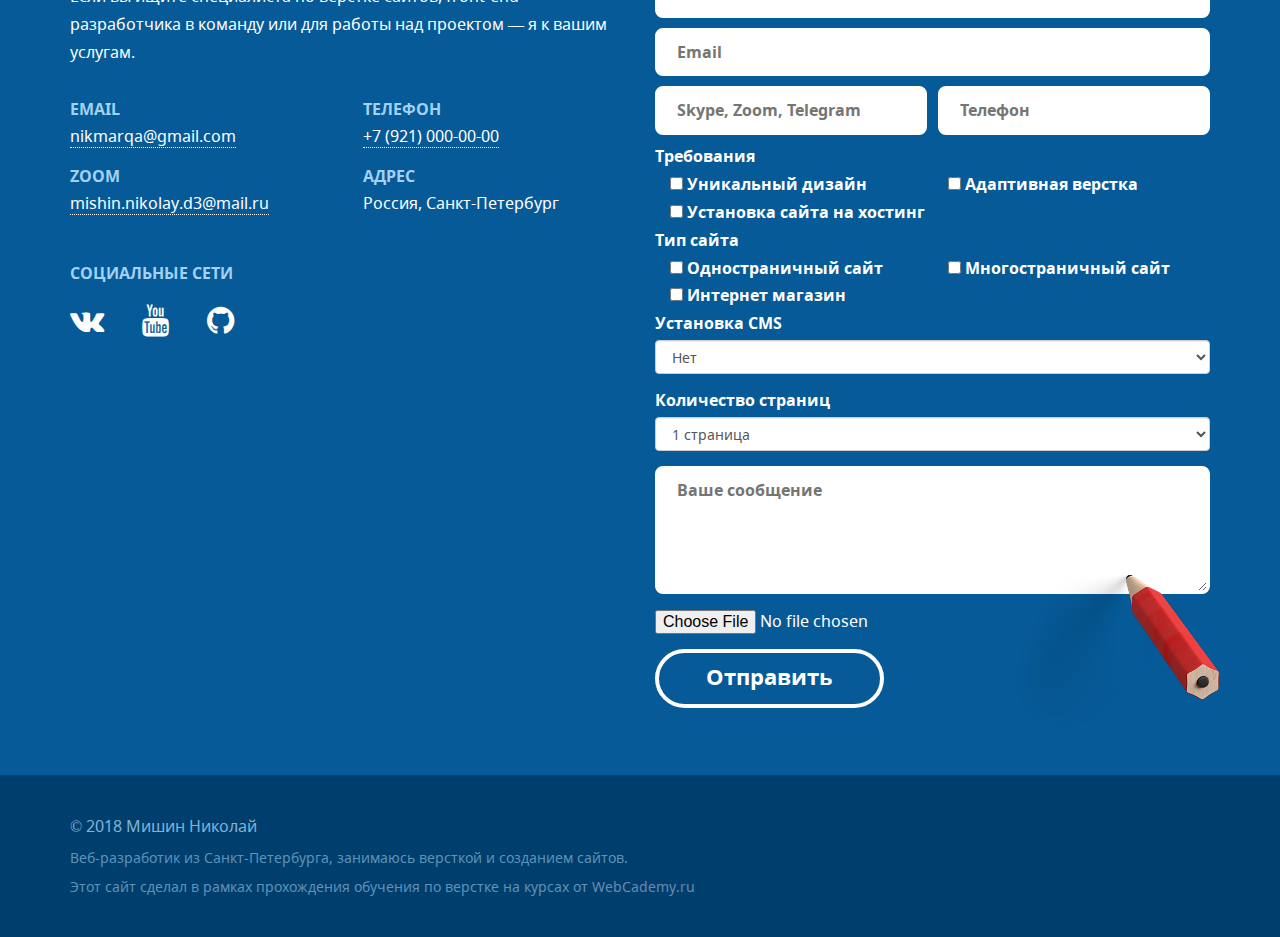
==== commit ffb854b3: "Fix desc & SEO" ====
--- a/index.html
+++ b/index.html
@@ -9,8 +9,8 @@
 		<!-- Titles -->
 		<title>Персональный сайт портфолио - Николай Мишин</title>
 
-		<meta name="keywords" content="Ключевые слова...">
-		<meta name="description" content="Описание страницы...">
+		<meta name="keywords" content="Сайт портфолио, веб-разработка, front-end, back-end, HTML, CSS, Less, SASS, JS, PHP">
+		<meta name="description" content="Сайт портфолио веб-разработчика. На нем вы можете ознакомиться с предоставляемыми услугами и посмотреть выполненные проекты.">
 
 		<!-- Fonts -->
 		<link rel="stylesheet" type="text/css" href="fonts/noto-webfont/noto.css">
@@ -26,7 +26,7 @@
 		<!-- FavIcons -->
 		<link rel="shortcut icon" href="img/favicons/favicon-48x48.ico"  type="image/x-icon" />
 		<link rel="apple-touch-icon" href="img/favicons/apple-touch-icon.png">
-		
+
 		<!-- HTML5 shim and Respond.js for IE8 support of HTML5 elements and media queries -->
 		<!-- WARNING: Respond.js doesn't work if you view the page via file:// -->
 		<!--[if lt IE 9]>
@@ -37,19 +37,17 @@
 
 	<body>
 		<!--[if lt IE 8]>
-			<p class="browserupgrade">Вы используете <strong>устаревшую</strong> версию браузера. Пожалуйста <a href="http://browsehappy.com/">обновите свой браузер</a>.</p>
-		<![endif]-->
-
+		<p class="browserupgrade">Вы используете <strong>устаревшую</strong> версию браузера. Пожалуйста <a href="http://browsehappy.com/">обновите свой браузер</a>.</p>
+	<![endif]-->
 		<!-- Здесь пишем код -->
-
 		<!-- Шапка -->
-		<div class="header">
+		<header class="header">
 			<div class="header__inner">
 				<nav class="navigation">
 					<!-- Navigation icon -->
 					<!-- <div class="navigation__toggle navigation__toggle--fixed">
-						<i class="fa fa-bars" aria-hidden="true"></i>
-					</div> -->
+					<i class="fa fa-bars" aria-hidden="true"></i>
+				</div> -->
 					<button id="navigation__button" class="cmn-toggle-switch cmn-toggle-switch__htx navigation__toggle--fixed">
 						<span>toggle menu</span>
 					</button>
@@ -58,7 +56,7 @@
 					<ul class="navigation__list">
 						<li><a href="#resume">Резюме</a></li>
 						<li><a href="#portfolio">Портфолио</a></li>
-						<li><a href="#contacts">Контакты</a></li>			
+						<li><a href="#contacts">Контакты</a></li>
 					</ul>
 				</nav>
 
@@ -68,7 +66,7 @@
 					</div>
 
 					<h1 class="header__title">Николай Мишин</h1>
-					<h2 class="header__subtitle">HTML верстальщик сайтов</h2>
+					<h2 class="header__subtitle">Веб-разработка сайтов</h2>
 				</div>
 
 				<a id="mouse_scroll" class="mouse_scroll" href="#resume">
@@ -83,11 +81,8 @@
 					</div>
 				</a>
 			</div>
-		</div>
+		</header>
 		<!-- // Шапка -->
-
-
-
 		<!-- Резюме -->
 		<div id="resume" class="section section--bottom-line section--bg-laptop">
 			<div class="container">
@@ -99,15 +94,16 @@
 						</div>
 					</div>
 					<!-- // Фотография пользователя -->
-		
 					<!-- Резюме пользователя -->
 					<div class="col-sm-10 col-lg-9">
 						<div class="heading">Резюме</div>
-		
-						<p><strong>Николай Мишин</strong><br>
-						25 лет, Санкт-Петербург, Россия</p>
+
+						<p>
+							<strong>Николай Мишин</strong><br>
+							29 лет, Санкт-Петербург, Россия
+						</p>
 						<p>Закончил бакалавриат по направлению <i class="simbol">Менеджмент</i>. Переквалификация по направлению <i class="simbol">Бухгалтерский учет и аудит</i>. В данный момент обучаюсь на специальности по направлению <i class="simbol">Разработчик веб-приложений</i>, а также «активно занимаюсь самообразованием».</p>
-		
+
 						<!-- Опыт и Образование -->
 						<div class="row">
 							<!-- Опыт -->
@@ -115,55 +111,83 @@
 								<div class="heading heading--medium">
 									Опыт работы
 								</div>
-		
+
 								<ul class="definition-list">
 									<li class="definition-list__item">
 										<div class="definition-list__def">
-											декабрь — настоящее время
-										</div>
-
-										<div class="definition-list__desc">
-											<p>Верстальщик в веб-студии “Веб-Старт”.</p>
-										</div>
-									</li>
-
-									<li class="definition-list__item">
-										<div class="definition-list__def">
-											октябрь 2015 — декабрь 2016
-										</div>
-
-										<div class="definition-list__desc">
-											<p>Фрилансер, веб-дизайнер.</p>
-										</div>
-									</li>
-
-									<li class="definition-list__item">
-										<div class="definition-list__def">
-											Сентябрь 2014 — Октябрь 2015
-										</div>
-
-										<div class="definition-list__desc">
-											<p>«ООО Кибер Софт» — Системный администратор.</p>
+											2018 — настоящее время
+										</div>
+
+										<div class="definition-list__desc">
+											<p>Pet-проекты.</p>
 										</div>
 									</li>
 								</ul>
 							</div>
 							<!-- // Опыт -->
-
 							<!-- Образование -->
 							<div class="col-sm-6">
 								<div class="heading heading--medium">
 									Образование
 								</div>
-		
+
 								<ul class="definition-list">
 									<li class="definition-list__item">
 										<div class="definition-list__def">
-											декабрь 2018
-										</div>
-
-										<div class="definition-list__desc">
-											<p>Курсы по верстке сайтов HTML5, CSS3 - WebCademy.ru</p>
+											2022
+										</div>
+
+										<div class="definition-list__desc">
+											<p>Школа для начинающих тестировщиков QA/Testers</p>
+										</div>
+									</li>
+
+									<li class="definition-list__item">
+										<div class="definition-list__def">
+											2020
+										</div>
+
+										<div class="definition-list__desc">
+											<p>
+												PHP-master<br>
+												Онлайн школа веб-разработки WebForMySelf
+											</p>
+										</div>
+									</li>
+
+									<li class="definition-list__item">
+										<div class="definition-list__def">
+											2019
+										</div>
+
+										<div class="definition-list__desc">
+											<p>
+												Веб-разработка. Frontend и Backend<br>
+												Онлайн школа веб-разработки ВебКадеми
+											</p>
+										</div>
+									</li>
+
+									<li class="definition-list__item">
+										<div class="definition-list__def">
+											2018
+										</div>
+
+										<div class="definition-list__desc">
+											<p>
+												HTML старт<br>
+												Онлайн школа веб-разработки ВебКадеми
+											</p>
+										</div>
+									</li>
+
+									<li class="definition-list__item">
+										<div class="definition-list__def">
+											2018 — 2019
+										</div>
+
+										<div class="definition-list__desc">
+											<p>Профессиональная переподготовка СПбПУ им. Петра Великого (Политех)</p>
 										</div>
 									</li>
 
@@ -173,8 +197,10 @@
 										</div>
 
 										<div class="definition-list__desc">
-											<p>Санкт-Петербургский Политехнический университет им. Петра Великого.<br>
-											Специальность: Менеджмент</p>
+											<p>
+												Санкт-Петербургский Политехнический университет им. Петра Великого.<br>
+												Специальность: Менеджмент
+											</p>
 										</div>
 									</li>
 								</ul>
@@ -182,8 +208,8 @@
 							<!-- // Образование -->
 						</div>
 						<!-- // Опыт и Образование -->
-		
-						<a href="usercontent/pdf/Portfolio.pdf" target="_blank">
+
+						<a href="usercontent/pdf/QATesters - Резюме QA.pdf" target="_blank">
 							<div class="button">
 								<i class="fa fa-download" aria-hidden="true"></i>
 								Скачать резюме</span>
@@ -196,11 +222,7 @@
 		</div>
 		<!-- Резюме -->
 
-
-
 		<div class="line"></div>
-
-
 
 		<!-- Портфолио -->
 		<div id="portfolio" class="section section--padding-smaller section--bg-gear">
@@ -208,192 +230,171 @@
 				<!-- Заголовок -->
 				<div class="heading heading--center">Мои работы</div>
 				<!-- // Заголовок -->
-				
-				<!-- 	
-
-			1. Создать разметку с контейнером и элементами которые будем фильтровать
-
-			2. Добавить контролы для фильтрации
-
-			3. Добавить в css 
-			#Container .mix{
-			    display: none;
-			}
-
-			4. Добавить код в JS
-			$('#Container').mixItUp();
-
-			5. Подключить сам MixItUp
-					
-			-->
-			
-			
-			<!-- Фильтр работ -->
-			<div class="filter-block">
-				<ul class="filter-block__block">
-					<li class="filter-block__element">
-						<span class="filter-block__button filter-block__button--active filter" data-filter="all">Все</span>
-					</li>
-
-					<li class="filter-block__element">
-						<span class="filter-block__button filter" data-filter=".html-css">HTML+CSS</span>
-					</li>
-
-					<li class="filter-block__element">
-						<span class="filter-block__button filter" data-filter=".bootstrap">Bootstrap</span>
-					</li>
-
-					<li class="filter-block__element">
-						<span class="filter-block__button filter" data-filter=".tutorial">Учебные</span>
-					</li>
-
-					<li class="filter-block__element">
-						<span class="filter-block__button filter" data-filter=".payed">На заказ</span>
-					</li>
-				</ul>
-			</div>
-			<!-- // Фильтр работ -->
-
-			<!-- Блок - ряд с работами -->
-			<div class="row" id="portfolio-projects">
-				<!-- Работа в портфолио -->
-				<div class="col-sm-4 mix html-css tutorial">
-					<div class="portfolio-item">
-						<div class="portfolio-item__image">
-							<a href="usercontent/img/full/organic.png" class="fancybox portfolio-item__image__hover" rel="group" title="Учебный макет Organica">
-								<i class="fa fa-search" aria-hidden="true"></i><br>
-								<span>смотреть макет</span>
-							</a>
-							<img src="usercontent/img/project_organica.jpg" alt="Учебный макет Organica">
-						</div>
-
-						<div class="portfolio-item__title">
-							<a href="usercontent/img/full-origin/organic.png" target="_blank">Учебный макет Organica</a>
-						</div>
-
-						<div class="portfolio-item__description">
-							Верстка одностраничного сайта по PSD макету.
-						</div>
-					</div>
+
+				<!-- Фильтр работ -->
+				<div class="filter-block">
+					<ul class="filter-block__block">
+						<li class="filter-block__element">
+							<span class="filter-block__button filter-block__button--active filter" data-filter="all">Все</span>
+						</li>
+
+						<li class="filter-block__element">
+							<span class="filter-block__button filter" data-filter=".html-css">HTML+CSS</span>
+						</li>
+
+						<li class="filter-block__element">
+							<span class="filter-block__button filter" data-filter=".bootstrap">Bootstrap</span>
+						</li>
+
+						<li class="filter-block__element">
+							<span class="filter-block__button filter" data-filter=".tutorial">Учебные</span>
+						</li>
+
+						<li class="filter-block__element">
+							<span class="filter-block__button filter" data-filter=".payed">На заказ</span>
+						</li>
+					</ul>
 				</div>
-				<!-- // Работа в портфолио -->
-
-				<!-- Работа в портфолио -->
-				<div class="col-sm-4 mix bootstrap tutorial">
-					<div class="portfolio-item">
-						<div class="portfolio-item__image">
-							<a href="usercontent/img/full/apollo.png" class="fancybox portfolio-item__image__hover" rel="group" title="Учебный макет Аполло">
-								<i class="fa fa-search" aria-hidden="true"></i><br>
-								<span>смотреть макет</span>
-							</a>
-							<img src="usercontent/img/project_apollo.jpg" alt="Учебный макет Аполло">
-						</div>
-
-						<div class="portfolio-item__title">
-							<a href="usercontent/img/full-origin/apollo.png" target="_blank">Учебный макет Аполло</a>
-						</div>
-
-						<div class="portfolio-item__description">
-							Верстка лендинга хостинг компании. Мобильная адаптивность.
-						</div>
-					</div>
+				<!-- // Фильтр работ -->
+
+				<!-- Блок - ряд с работами -->
+				<div class="row" id="portfolio-projects">
+					<!-- Работа в портфолио -->
+					<div class="col-sm-4 mix html-css payed">
+						<div class="portfolio-item">
+							<div class="portfolio-item__image">
+								<a href="usercontent/img/full/music.jpg" class="fancybox portfolio-item__image__hover" rel="group" title="Магазин аудиотехники">
+									<i class="fa fa-search" aria-hidden="true"></i><br>
+									<span>смотреть макет</span>
+								</a>
+								<img src="usercontent/img/project_music.jpg" alt="Сайт портфолио">
+							</div>
+
+							<div class="portfolio-item__title">
+								<a href="">Сайт портфолио</a>
+							</div>
+
+							<div class="portfolio-item__description">
+								Верстка личного сайта портфолио на котором вы сейчас находитесь.
+							</div>
+						</div>
+					</div>
+					<!-- // Работа в портфолио -->
+
+					<!-- Работа в портфолио -->
+					<div class="col-sm-4 mix html-css payed">
+						<div class="portfolio-item">
+							<div class="portfolio-item__image">
+								<a href="usercontent/img/full/car-concept.png" class="fancybox portfolio-item__image__hover" rel="group" title="Промо сайт автомобиля">
+									<i class="fa fa-search" aria-hidden="true"></i><br>
+									<span>смотреть макет</span>
+								</a>
+								<img src="usercontent/img/project_auto.jpg" alt="Промо сайт автомобиля">
+							</div>
+
+							<div class="portfolio-item__title">
+								<a href="project-info.html" target="_blank">Промо сайт автомобиля</a>
+							</div>
+
+							<div class="portfolio-item__description">
+								Верстка одностраничного сайта по PSD макету.
+							</div>
+						</div>
+					</div>
+					<!-- // Работа в портфолио -->
+
+					<!-- Работа в портфолио -->
+					<div class="col-sm-4 mix html-css tutorial">
+						<div class="portfolio-item">
+							<div class="portfolio-item__image">
+								<a href="usercontent/img/full-origin/ishop.png" class="fancybox portfolio-item__image__hover" rel="group" title="Учебный макет Organica">
+									<i class="fa fa-search" aria-hidden="true"></i><br>
+									<span>смотреть макет</span>
+								</a>
+								<img src="usercontent/img/full-origin/ishop.png" alt="Учебный макет Organica">
+							</div>
+
+							<div class="portfolio-item__title">
+								<a href="https://ishop-template.pages.dev/" target="_blank">Ishop - Luxury Watches</a>
+							</div>
+
+							<div class="portfolio-item__description">
+								Верстка многостраничного сайта интернет-магазина часов.
+							</div>
+						</div>
+					</div>
+					<!-- // Работа в портфолио -->
+
+					<!-- Работа в портфолио -->
+					<div class="col-sm-4 mix bootstrap tutorial">
+						<div class="portfolio-item">
+							<div class="portfolio-item__image">
+								<a href="usercontent/img/full/apollo.png" class="fancybox portfolio-item__image__hover" rel="group" title="Учебный макет Аполло">
+									<i class="fa fa-search" aria-hidden="true"></i><br>
+									<span>смотреть макет</span>
+								</a>
+								<img src="usercontent/img/full/apollo.png" alt="Учебный макет Аполло">
+							</div>
+
+							<div class="portfolio-item__title">
+								<a href="https://apollo-5yp.pages.dev/" target="_blank">Учебный макет Аполло</a>
+							</div>
+
+							<div class="portfolio-item__description">
+								Верстка лендинга хостинг компании. Мобильная адаптивность.
+							</div>
+						</div>
+					</div>
+					<!-- // Работа в портфолио -->
+
+					<!-- Работа в портфолио -->
+					<div class="col-sm-4 mix bootstrap tutorial">
+						<div class="portfolio-item">
+							<div class="portfolio-item__image">
+								<a href="usercontent/img/full-origin/gastronymous.png" class="fancybox portfolio-item__image__hover" rel="group" title="Личный сайт портфолио">
+									<i class="fa fa-search" aria-hidden="true"></i><br>
+									<span>смотреть макет</span>
+								</a>
+								<img src="usercontent/img/full-origin/gastronymous.png" alt="Личный сайт портфолио">
+							</div>
+
+							<div class="portfolio-item__title">
+								<a href="https://gastronymous.pages.dev/" target="_blank">Gastronymous</a>
+							</div>
+
+							<div class="portfolio-item__description">
+								Верстка сайта по PSD макету для публикации рецептов.
+							</div>
+						</div>
+					</div>
+					<!-- // Работа в портфолио -->
+
+					<!-- Работа в портфолио -->
+					<div class="col-sm-4 mix bootstrap payed">
+						<div class="portfolio-item">
+							<div class="portfolio-item__image">
+								<a href="usercontent/img/full-origin/gulp-reload-less.png" class="fancybox portfolio-item__image__hover" rel="group" title="Магазин мотоциклов">
+									<i class="fa fa-search" aria-hidden="true"></i><br>
+									<span>смотреть макет</span>
+								</a>
+								<img src="usercontent/img/full-origin/gulp-reload-less.png" alt="Магазин мотоциклов">
+							</div>
+
+							<div class="portfolio-item__title">
+								<a href="https://gulp-reload-less.pages.dev/" target="_blank">Онлайн букинг</a>
+							</div>
+
+							<div class="portfolio-item__description">
+								Верстка лендинга для бронирования номеров отеля.
+							</div>
+						</div>
+					</div>
+					<!-- // Работа в портфолио -->
 				</div>
-				<!-- // Работа в портфолио -->
-
-				<!-- Работа в портфолио -->
-				<div class="col-sm-4 mix bootstrap tutorial">
-					<div class="portfolio-item">
-						<div class="portfolio-item__image">
-							<a href="usercontent/img/full/portfolio.png" class="fancybox portfolio-item__image__hover" rel="group" title="Личный сайт портфолио">
-								<i class="fa fa-search" aria-hidden="true"></i><br>
-								<span>смотреть макет</span>
-							</a>
-							<img src="usercontent/img/project_portfolio.jpg" alt="Личный сайт портфолио">
-						</div>
-
-						<div class="portfolio-item__title">
-							<a href="usercontent/img/full-origin/portfolio.png" target="_blank">Личный сайт портфолио</a>
-						</div>
-
-						<div class="portfolio-item__description">
-							Верстка личного сайта портфолио на котором вы сейчас находитесь.
-						</div>
-					</div>
-				</div>
-				<!-- // Работа в портфолио -->
-
-				<!-- Работа в портфолио -->
-				<div class="col-sm-4 mix html-css payed">
-					<div class="portfolio-item">
-						<div class="portfolio-item__image">
-							<a href="usercontent/img/full/car-concept.png" class="fancybox portfolio-item__image__hover" rel="group" title="Промо сайт автомобиля">
-								<i class="fa fa-search" aria-hidden="true"></i><br>
-								<span>смотреть макет</span>
-							</a>
-							<img src="usercontent/img/project_auto.jpg" alt="Промо сайт автомобиля">
-						</div>
-
-						<div class="portfolio-item__title">
-							<a href="usercontent/img/full-origin/car-concept.png" target="_blank">Промо сайт автомобиля</a>
-						</div>
-
-						<div class="portfolio-item__description">
-							Верстка одностраничного сайта по PSD макету.
-						</div>
-					</div>
-				</div>
-				<!-- // Работа в портфолио -->
-
-				<!-- Работа в портфолио -->
-				<div class="col-sm-4 mix bootstrap payed">
-					<div class="portfolio-item">
-						<div class="portfolio-item__image">
-							<a href="usercontent/img/full/motorcycles.jpg" class="fancybox portfolio-item__image__hover" rel="group" title="Магазин мотоциклов">
-								<i class="fa fa-search" aria-hidden="true"></i><br>
-								<span>смотреть макет</span>
-							</a>
-							<img src="usercontent/img/project_moto.jpg" alt="Магазин мотоциклов">
-						</div>
-
-						<div class="portfolio-item__title">
-							<a href="usercontent/img/full-origin/motorcycles.jpg" target="_blank">Магазин мотоциклов</a>
-						</div>
-
-						<div class="portfolio-item__description">
-							Верстка лендинга для компании Indian Motorcycles.
-						</div>
-					</div>
-				</div>
-				<!-- // Работа в портфолио -->
-
-				<!-- Работа в портфолио -->
-				<div class="col-sm-4 mix html-css payed">
-					<div class="portfolio-item">
-						<div class="portfolio-item__image">
-							<a href="usercontent/img/full/music.jpg" class="fancybox portfolio-item__image__hover" rel="group" title="Магазин аудиотехники">
-								<i class="fa fa-search" aria-hidden="true"></i><br>
-								<span>смотреть макет</span>
-							</a>
-							<img src="usercontent/img/project_music.jpg" alt="Магазин аудиотехники">
-						</div>
-
-						<div class="portfolio-item__title">
-							<a href="usercontent/img/full-origin/music.jpg" target="_blank">Магазин аудиотехники</a>
-						</div>
-
-						<div class="portfolio-item__description">
-							Верстка страниц для магазина винтажной аудиотехники.
-						</div>
-					</div>
-				</div>
-				<!-- // Работа в портфолио -->
-			</div>
-			<!-- // Блок - ряд с работами -->
+				<!-- // Блок - ряд с работами -->
 			</div>
 		</div>
 		<!-- // Портфолио -->
-
-
 
 		<!-- Контакты -->
 		<div id="contacts" class="block-bg contacts section section--padding-smaller section--bg-cloud">
@@ -420,17 +421,17 @@
 										</div>
 
 										<div class="definition-list__desc">
-											<p><a href="mailto:mishin.nikolay.d3@mail.ru">mishin.nikolay.d3@mail.ru</a></p>
+											<p><a href="mailto:nikmarqa@gmail.com">nikmarqa@gmail.com</a></p>
 										</div>
 									</li>
 
 									<li class="definition-list__item">
 										<div class="definition-list__def definition-list__def--light definition-list__def--bigger">
-											Skype
-										</div>
-
-										<div class="definition-list__desc">
-											<p><a href="skype:ion-memfeskiy?chat">ion-memfeskiy</a></p>
+											Zoom
+										</div>
+
+										<div class="definition-list__desc">
+											<p><a href="#">mishin.nikolay.d3@mail.ru</a></p>
 										</div>
 									</li>
 								</ul>
@@ -446,7 +447,7 @@
 										</div>
 
 										<div class="definition-list__desc">
-											<p><a href="tel:+79632411890">+7 (963) 241-18-90</a></p>
+											<p><a href="tel:+79210000000">+7 (921) 000-00-00</a></p>
 										</div>
 									</li>
 
@@ -459,7 +460,7 @@
 											<p>Россия, Санкт-Петербург</p>
 										</div>
 									</li>
-								</ul>	
+								</ul>
 							</div>
 							<!-- // Телефон Адрес -->
 						</div>
@@ -474,12 +475,11 @@
 
 								<div class="definition-list__desc">
 									<div class="social-icons">
-	<a href="https://vk.com/mishin_nikolay" target="_blank" class="fa fa-vk" aria-hidden="true"></a>
-	<!-- <a href="#" target="_blank" class="fa fa-twitter" aria-hidden="true"></a> -->
-	<a href="https://www.youtube.com/channel/UCEfuQ6kQhUBG2j-4qtJZ1aw" target="_blank" class="fa fa-youtube" aria-hidden="true"></a>
-	<!-- <a href="#" target="_blank" class="fa fa-instagram" aria-hidden="true"></a> -->
-	<a href="https://www.facebook.com/profile.php?id=100008023148202" target="_blank" class="fa fa-facebook" aria-hidden="true"></a>
-	<a href="https://github.com/Nikolay-Mishin" target="_blank" class="fa fa-github" aria-hidden="true"></a>
+										<a href="https://vk.com/mishin_nikolay" target="_blank" class="fa fa-vk" aria-hidden="true"></a>
+										<!-- <a href="#" target="_blank" class="fa fa-twitter" aria-hidden="true"></a> -->
+										<a href="https://www.youtube.com/channel/UCREXeeQRolFZasGMzgFeFAA" target="_blank" class="fa fa-youtube" aria-hidden="true"></a>
+										<!-- <a href="#" target="_blank" class="fa fa-instagram" aria-hidden="true"></a> -->
+										<a href="https://github.com/Nikolay-Mishin" target="_blank" class="fa fa-github" aria-hidden="true"></a>
 									</div>
 								</div>
 							</li>
@@ -506,14 +506,79 @@
 							<input type="text" class="contact-form__input" name="email" placeholder="Email">
 
 							<div class="clearfix">
-								<input type="text" class="contact-form__input contact-form__input--half-width" name="skype" placeholder="Skype">
+								<input type="text" class="contact-form__input contact-form__input--half-width" name="skype" placeholder="Skype, Zoom, Telegram">
 
 								<input type="text" class="contact-form__input contact-form__input--half-width" name="phone" placeholder="Телефон">
 							</div>
-							
+
+							<div class="form-group">
+								<label for="form-group">Требования</label>
+								<div class="form-row">
+									<div class="form-check col-sm-6">
+										<input class="form-check-input" type="checkbox" value="" id="flexCheckDefault">
+										<label class="form-check-label" for="flexCheckDefault">Уникальный дизайн</label>
+									</div>
+									<div class="form-check col-sm-6">
+										<input class="form-check-input" type="checkbox" value="" id="flexCheckDefault">
+										<label class="form-check-label" for="flexCheckDefault">Адаптивная верстка</label>
+									</div>
+									<div class="form-check col-sm-12">
+										<input class="form-check-input" type="checkbox" value="" id="flexCheckDefault">
+										<label class="form-check-label" for="flexCheckDefault">Установка сайта на хостинг</label>
+									</div>
+								</div>
+							</div>
+
+							<div class="form-group">
+								<label for="form-group">Тип сайта</label>
+								<div class="form-row">
+									<div class="form-check col-sm-6">
+										<input class="form-check-input" type="checkbox" value="" id="flexCheckDefault">
+										<label class="form-check-label" for="flexCheckDefault">Одностраничный сайт</label>
+									</div>
+									<div class="form-check col-sm-6">
+										<input class="form-check-input" type="checkbox" value="" id="flexCheckDefault">
+										<label class="form-check-label" for="flexCheckDefault">Многостраничный сайт</label>
+									</div>
+									<div class="form-check col-sm-12">
+										<input class="form-check-input" type="checkbox" value="" id="flexCheckDefault">
+										<label class="form-check-label" for="flexCheckDefault">Интернет магазин</label>
+									</div>
+								</div>
+							</div>
+
+							<div class="form-group">
+								<label for="inputState">Установка CMS</label>
+								<select id="inputState" class="form-control">
+									<option selected>Нет</option>
+									<option>Wordpress</option>
+									<option>1с Bitrix</option>
+									<option>Joomla</option>
+									<option>OpenCart</option>
+								</select>
+							</div>
+
+							<div class="form-group">
+								<label for="inputState">Количество страниц</label>
+								<select id="inputState" class="form-control">
+									<option selected>1 страница</option>
+									<option>до 5 страниц</option>
+									<option>до 10 страниц</option>
+									<option>до 15 страниц</option>
+									<option>до 20 страниц</option>
+									<option>до 30 страниц</option>
+								</select>
+							</div>
+
 							<div class="contact-form__bg-pencil">
 								<textarea class="contact-form__textarea" name="message" placeholder="Ваше сообщение"></textarea>
 							</div>
+
+
+							<div class="form-group">
+								<input type="file" class="form-control-file" id="exampleFormControlFile1">
+							</div>
+
 
 							<input type="submit" class="contact-form__submit" name="contact-form__submit" value="Отправить">
 						</form>
@@ -526,20 +591,15 @@
 		</div>
 		<!-- // Контакты -->
 
-
-
 		<!-- Копирайт -->
-		<div class="copyright">
+		<footer class="copyright">
 			<div class="container">
 				<p class="copyright__label">© 2018 Мишин Николай</p>
 				<p>Веб-разработик из Санкт-Петербурга, занимаюсь версткой и созданием сайтов.</p>
 				<p>Этот сайт сделал в рамках прохождения обучения по верстке на курсах от <a href="http://webcademy.ru/" target="_blank">WebCademy.ru</a> </p>
 			</div>
-		</div>
+		</footer>
 		<!-- // Копирайт -->
-
-
-
 		<!-- Vendors scripts -->
 		<script src="libs/jquery/jquery-1.11.2.min.js"></script>
 		<script src="libs/bootstrap/js/bootstrap.min.js"></script>
@@ -552,4 +612,4 @@
 		<!-- User script -->
 		<script src="_.build/main.min.js"></script>
 	</body>
-</html>+</html>
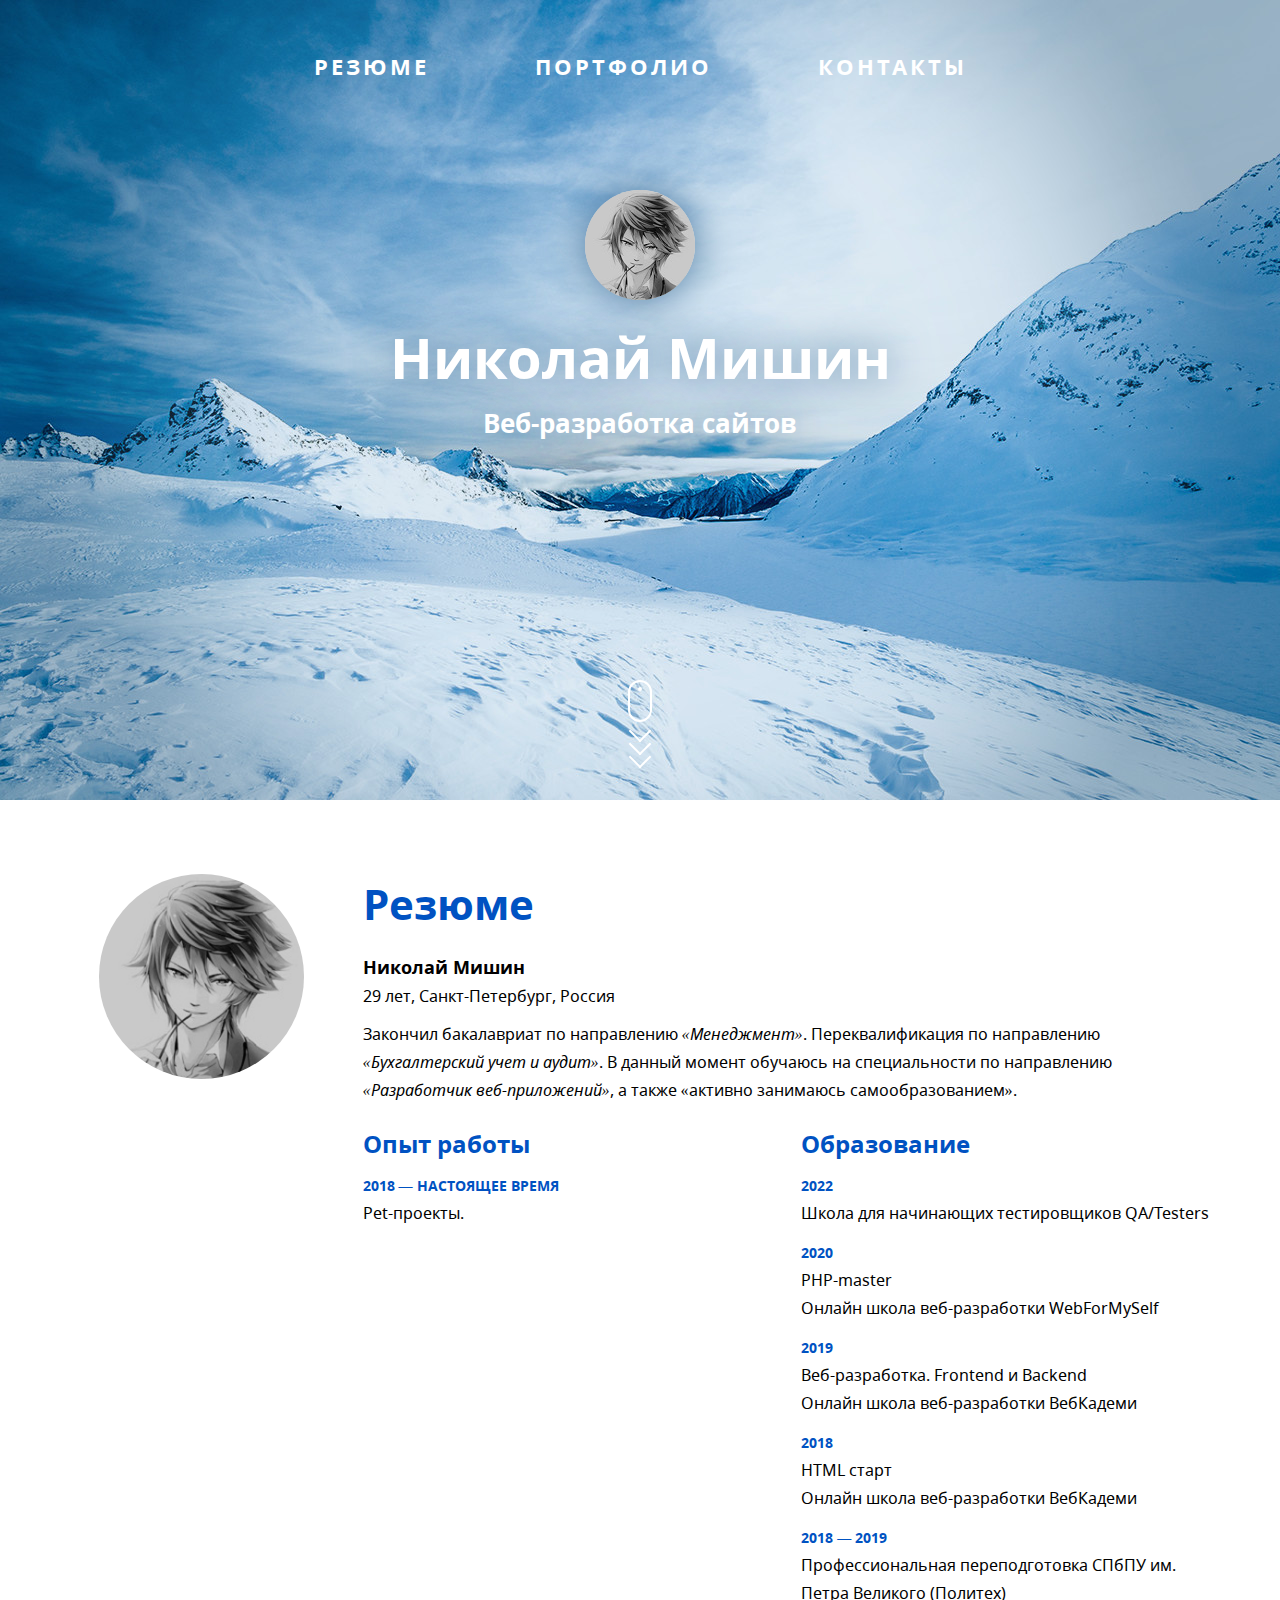
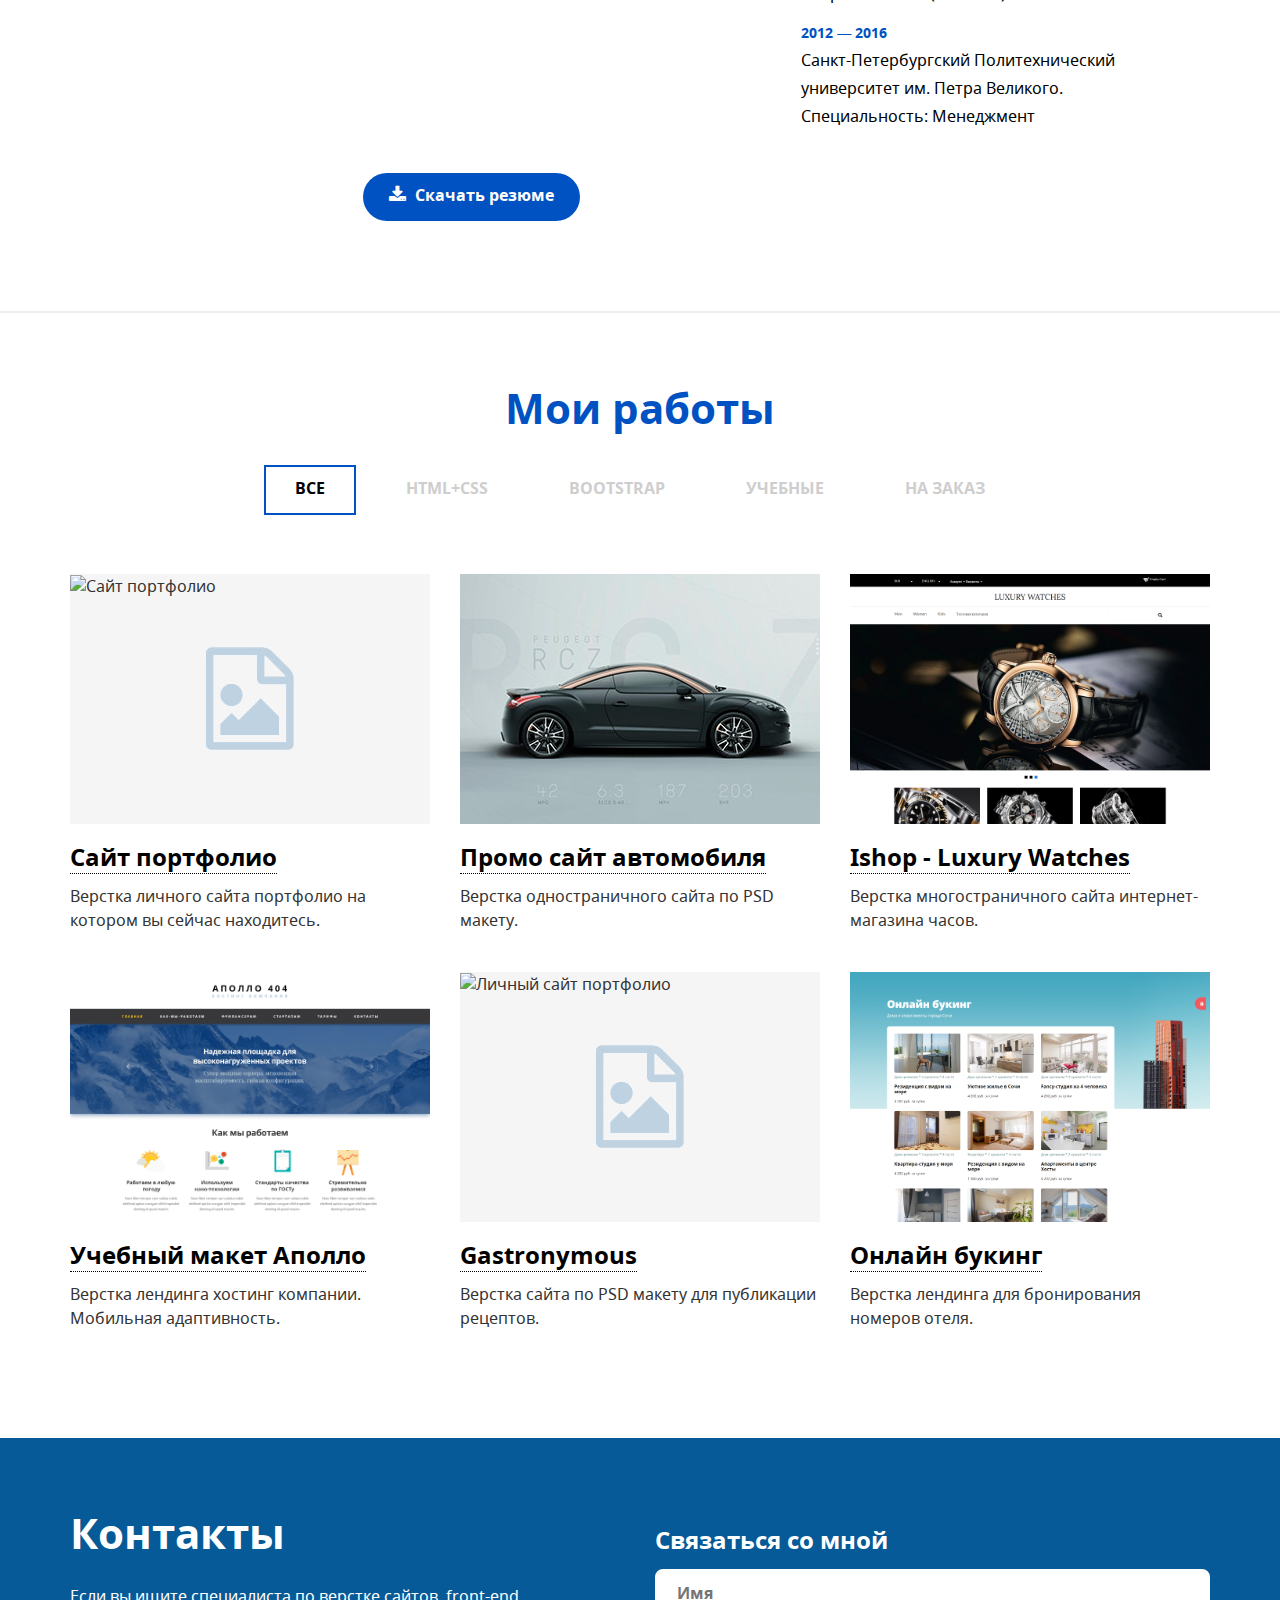
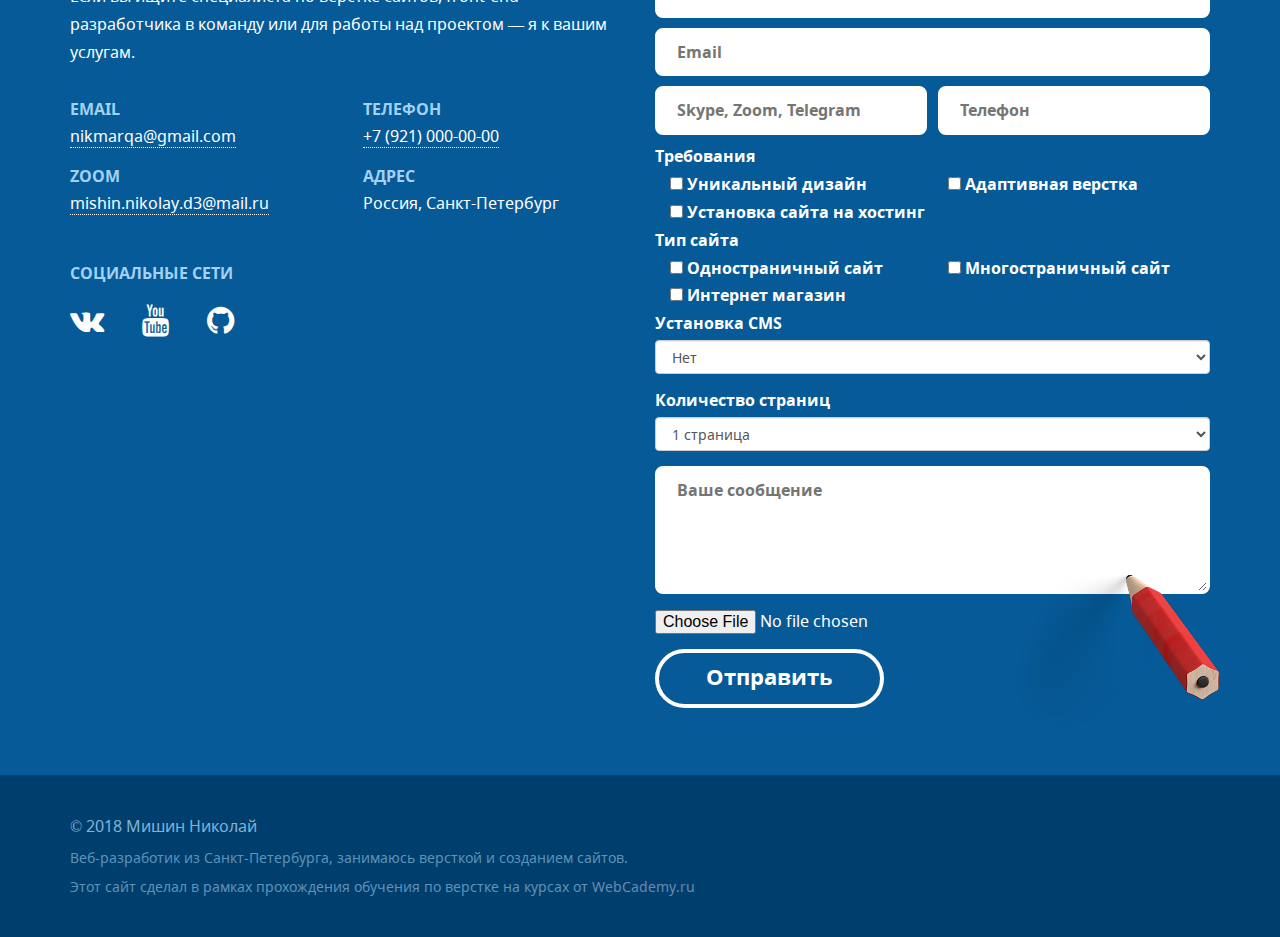
==== commit f40a0161: "Add portfolio img" ====
--- a/index.html
+++ b/index.html
@@ -267,7 +267,7 @@
 									<i class="fa fa-search" aria-hidden="true"></i><br>
 									<span>смотреть макет</span>
 								</a>
-								<img src="usercontent/img/project_music.jpg" alt="Сайт портфолио">
+								<img src="usercontent/img/full-origin/portfolio.png" alt="Сайт портфолио">
 							</div>
 
 							<div class="portfolio-item__title">
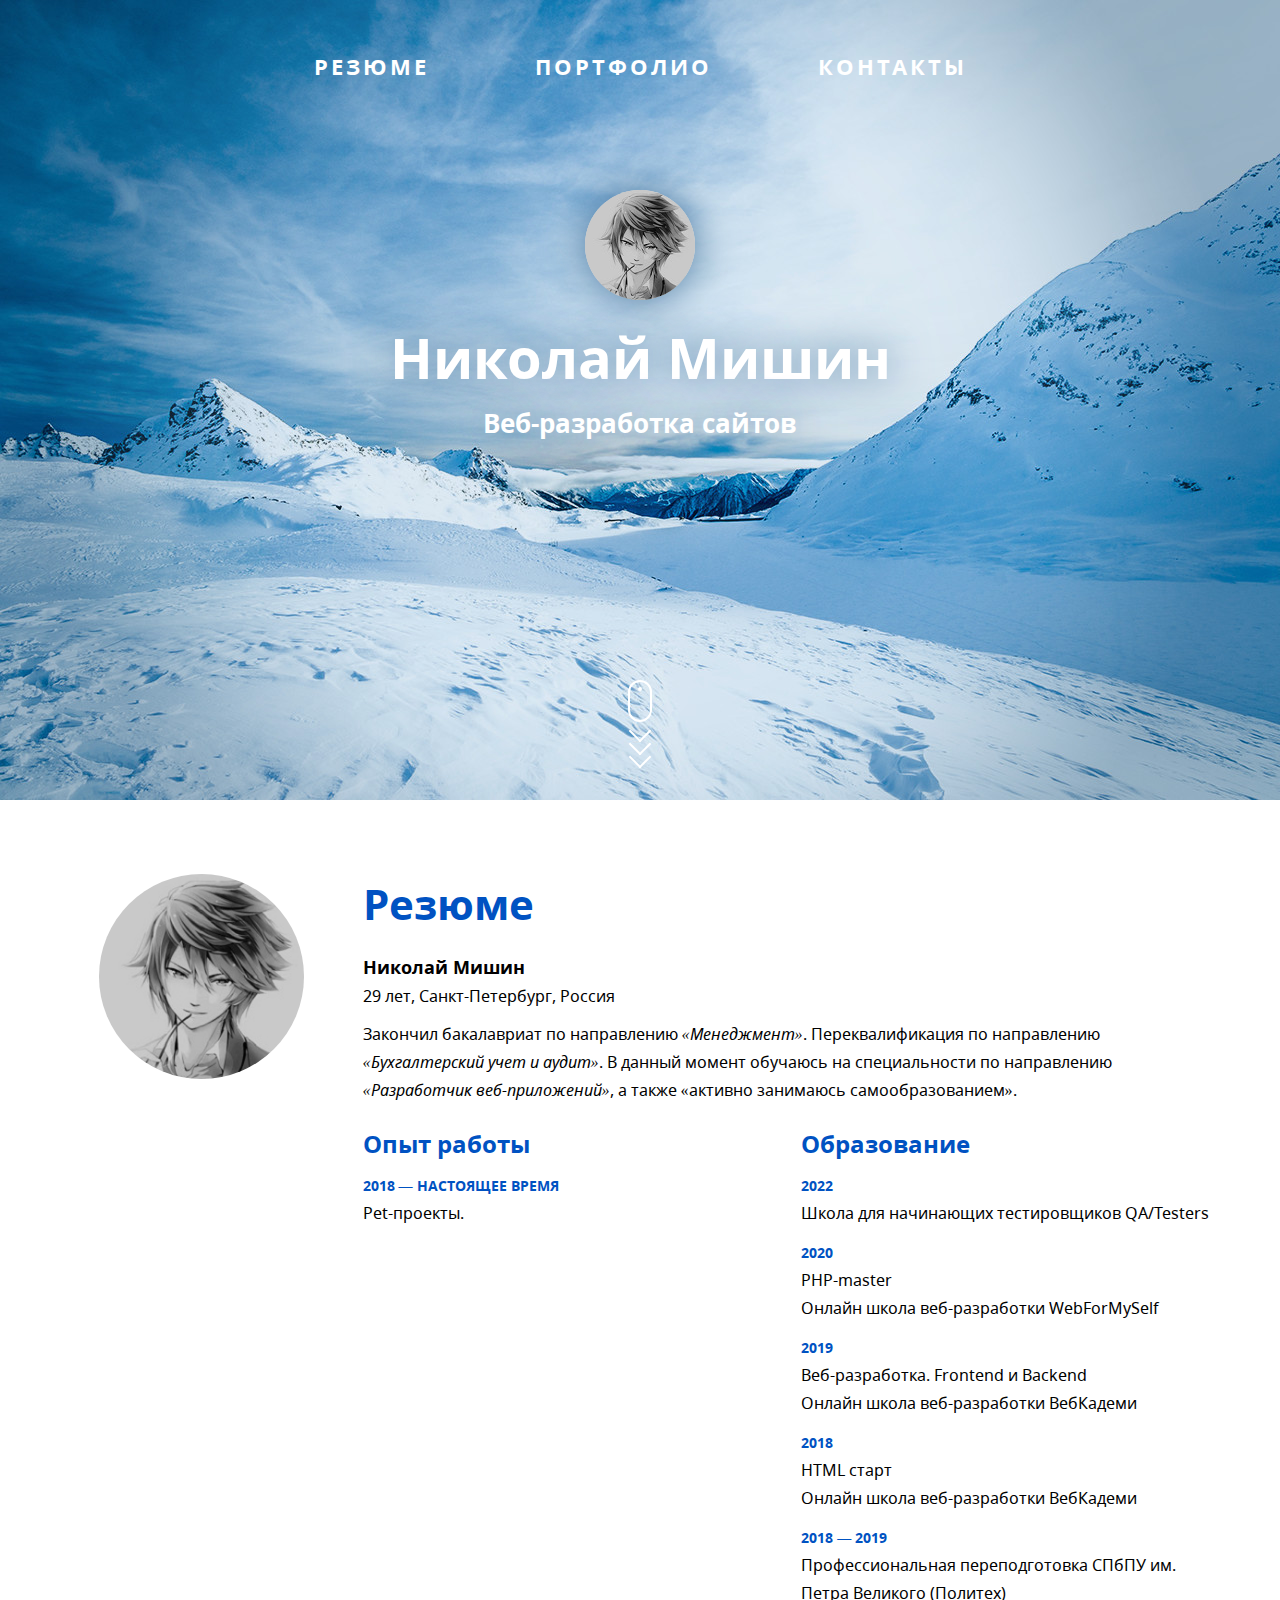
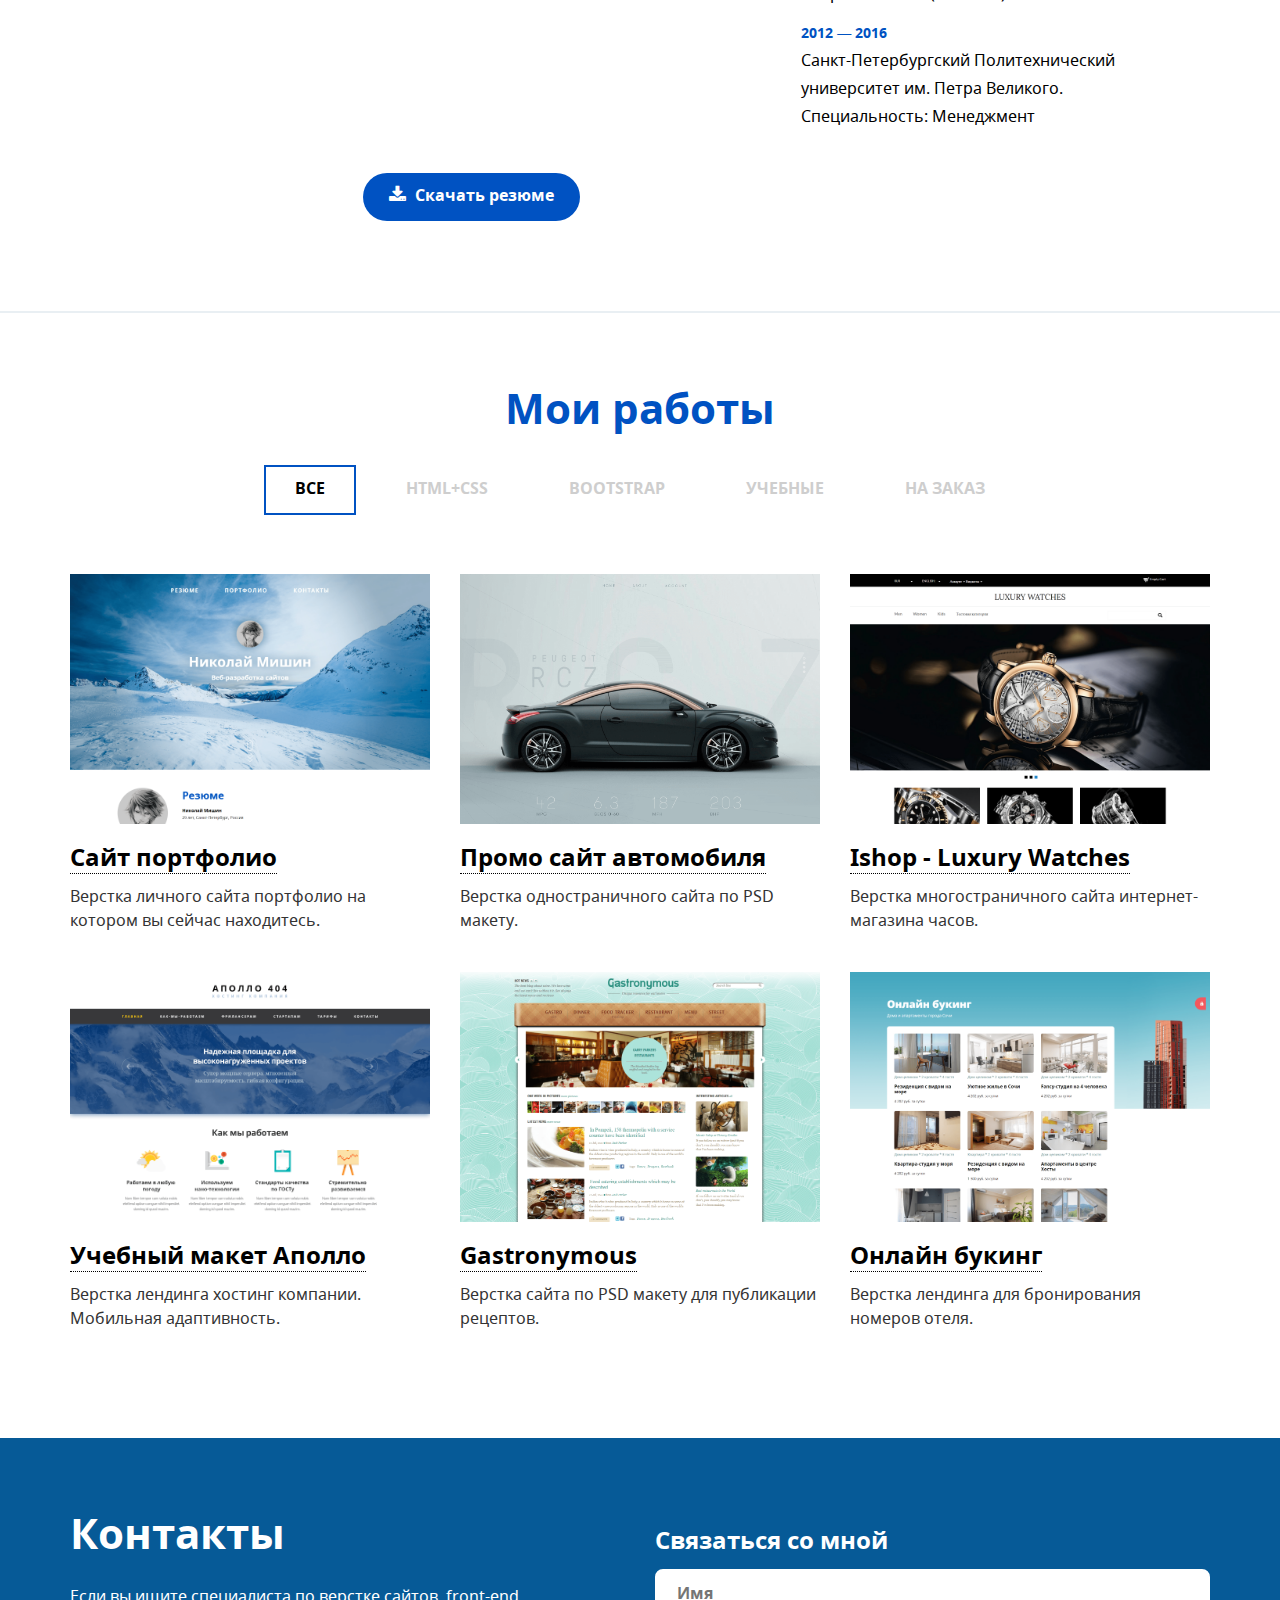
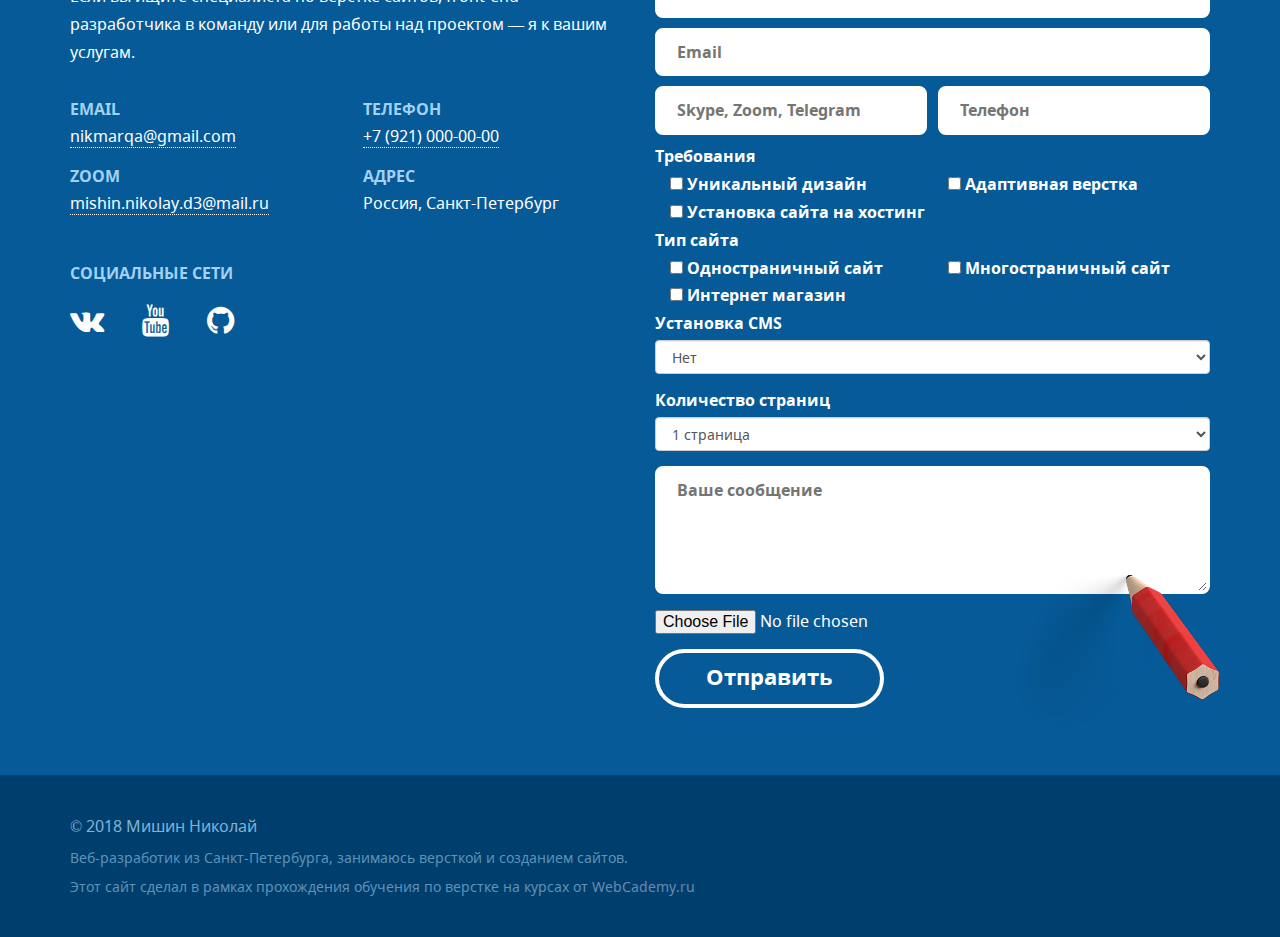
==== commit f125819b: "Add min.png" ====
--- a/index.html
+++ b/index.html
@@ -263,11 +263,11 @@
 					<div class="col-sm-4 mix html-css payed">
 						<div class="portfolio-item">
 							<div class="portfolio-item__image">
-								<a href="usercontent/img/full/music.jpg" class="fancybox portfolio-item__image__hover" rel="group" title="Магазин аудиотехники">
+								<a href="usercontent/img/full/portfolio-min.png" class="fancybox portfolio-item__image__hover" rel="group" title="Сайт портфолио">
 									<i class="fa fa-search" aria-hidden="true"></i><br>
 									<span>смотреть макет</span>
 								</a>
-								<img src="usercontent/img/full-origin/portfolio.png" alt="Сайт портфолио">
+								<img src="usercontent/img/full/portfolio-min.png" alt="Сайт портфолио">
 							</div>
 
 							<div class="portfolio-item__title">
@@ -285,11 +285,11 @@
 					<div class="col-sm-4 mix html-css payed">
 						<div class="portfolio-item">
 							<div class="portfolio-item__image">
-								<a href="usercontent/img/full/car-concept.png" class="fancybox portfolio-item__image__hover" rel="group" title="Промо сайт автомобиля">
+								<a href="usercontent/img/full/car-concept-min.png" class="fancybox portfolio-item__image__hover" rel="group" title="Промо сайт автомобиля">
 									<i class="fa fa-search" aria-hidden="true"></i><br>
 									<span>смотреть макет</span>
 								</a>
-								<img src="usercontent/img/project_auto.jpg" alt="Промо сайт автомобиля">
+								<img src="usercontent/img/full/car-concept-min.png" alt="Промо сайт автомобиля">
 							</div>
 
 							<div class="portfolio-item__title">
@@ -307,11 +307,11 @@
 					<div class="col-sm-4 mix html-css tutorial">
 						<div class="portfolio-item">
 							<div class="portfolio-item__image">
-								<a href="usercontent/img/full-origin/ishop.png" class="fancybox portfolio-item__image__hover" rel="group" title="Учебный макет Organica">
+								<a href="usercontent/img/full/ishop-min.png" class="fancybox portfolio-item__image__hover" rel="group" title="Ishop - Luxury Watches">
 									<i class="fa fa-search" aria-hidden="true"></i><br>
 									<span>смотреть макет</span>
 								</a>
-								<img src="usercontent/img/full-origin/ishop.png" alt="Учебный макет Organica">
+								<img src="usercontent/img/full/ishop-min.png" alt="Учебный макет Organica">
 							</div>
 
 							<div class="portfolio-item__title">
@@ -329,11 +329,11 @@
 					<div class="col-sm-4 mix bootstrap tutorial">
 						<div class="portfolio-item">
 							<div class="portfolio-item__image">
-								<a href="usercontent/img/full/apollo.png" class="fancybox portfolio-item__image__hover" rel="group" title="Учебный макет Аполло">
+								<a href="usercontent/img/full/apollo-min.png" class="fancybox portfolio-item__image__hover" rel="group" title="Учебный макет Аполло">
 									<i class="fa fa-search" aria-hidden="true"></i><br>
 									<span>смотреть макет</span>
 								</a>
-								<img src="usercontent/img/full/apollo.png" alt="Учебный макет Аполло">
+								<img src="usercontent/img/full/apollo-min.png" alt="Учебный макет Аполло">
 							</div>
 
 							<div class="portfolio-item__title">
@@ -351,11 +351,11 @@
 					<div class="col-sm-4 mix bootstrap tutorial">
 						<div class="portfolio-item">
 							<div class="portfolio-item__image">
-								<a href="usercontent/img/full-origin/gastronymous.png" class="fancybox portfolio-item__image__hover" rel="group" title="Личный сайт портфолио">
+								<a href="usercontent/img/full/gastronymous-min.png" class="fancybox portfolio-item__image__hover" rel="group" title="Gastronymous">
 									<i class="fa fa-search" aria-hidden="true"></i><br>
 									<span>смотреть макет</span>
 								</a>
-								<img src="usercontent/img/full-origin/gastronymous.png" alt="Личный сайт портфолио">
+								<img src="usercontent/img/full/gastronymous-min.png" alt="Личный сайт портфолио">
 							</div>
 
 							<div class="portfolio-item__title">
@@ -373,11 +373,11 @@
 					<div class="col-sm-4 mix bootstrap payed">
 						<div class="portfolio-item">
 							<div class="portfolio-item__image">
-								<a href="usercontent/img/full-origin/gulp-reload-less.png" class="fancybox portfolio-item__image__hover" rel="group" title="Магазин мотоциклов">
+								<a href="usercontent/img/full/gulp-reload-less-min.png" class="fancybox portfolio-item__image__hover" rel="group" title="Онлайн букинг">
 									<i class="fa fa-search" aria-hidden="true"></i><br>
 									<span>смотреть макет</span>
 								</a>
-								<img src="usercontent/img/full-origin/gulp-reload-less.png" alt="Магазин мотоциклов">
+								<img src="usercontent/img/full/gulp-reload-less-min.png" alt="Магазин мотоциклов">
 							</div>
 
 							<div class="portfolio-item__title">
